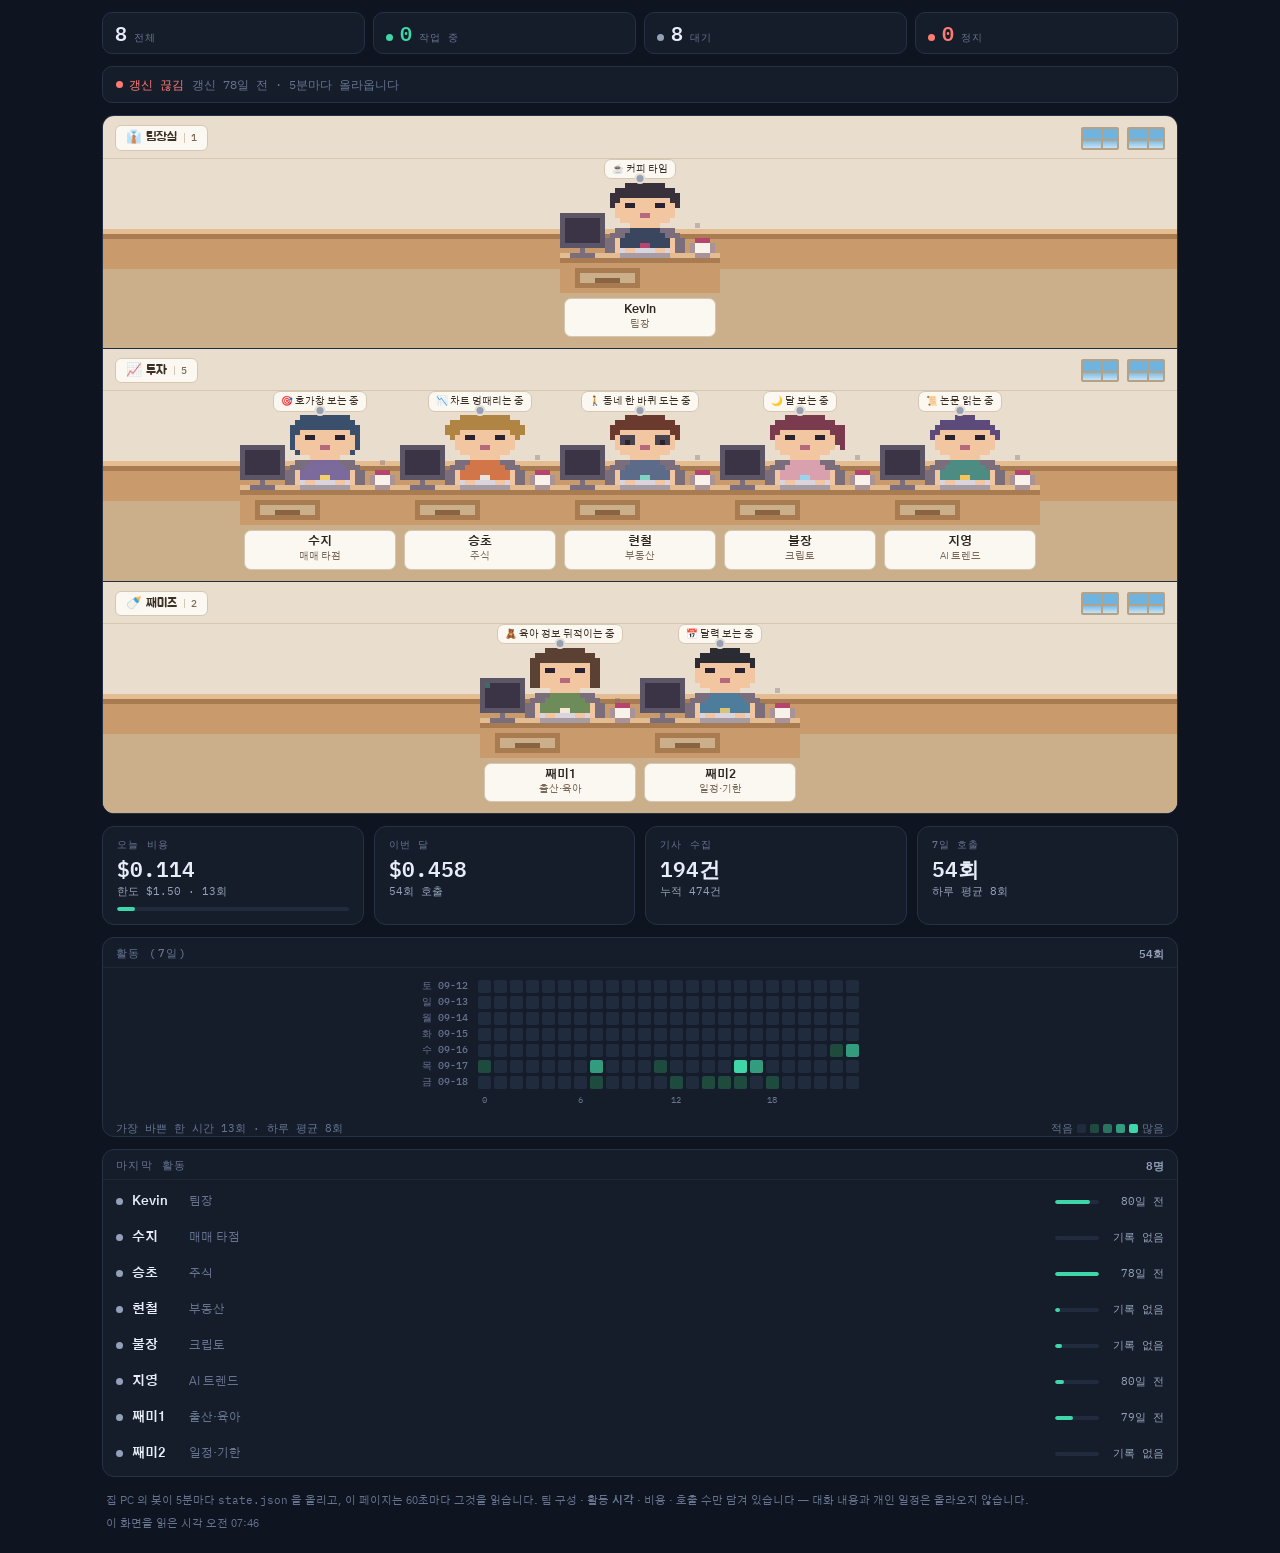
==== index.html @ 94fca5e8 "현황판 갱신 2026-09-18 18:28" ====
<!doctype html>
<html lang="ko" data-theme="dark">
<head>
<meta charset="utf-8">
<meta name="viewport" content="width=device-width, initial-scale=1, viewport-fit=cover">
<title>SSABU 에이전트 오피스</title>
<meta name="robots" content="noindex, nofollow">
<meta name="theme-color" content="#0E1420">
<link rel="preconnect" href="https://fonts.googleapis.com">
<link rel="preconnect" href="https://fonts.gstatic.com" crossorigin>
<link rel="stylesheet" href="https://fonts.googleapis.com/css2?family=Jua&family=Gothic+A1:wght@400;500;700&family=IBM+Plex+Mono:wght@400;500;600&display=swap">
<style>
/* 공개 현황판 — 폰에서 보는 화면이다. 로컬 대시보드(index.html)와 같은 모양으로
 * 맞췄다: 어두운 앱 프레임 안에 따뜻한 원목 사무실.
 *
 * 로컬 화면과 다른 점 (개인정보 분리, 사용자 결정 09-18):
 *   - 말풍선에 **작업 내용**이 올라가지 않는다. 공개 JSON 에 아예 없다.
 *   - 대화·브리핑 이벤트 패널이 없다. 출산 정보도 없다.
 *   - 상태는 실시간이 아니라 '마지막 활동 시각' 에서 추정한다 (5분마다 올라온다).
 */
:root {
  --bg:        #0E1420;
  --panel:     #151D2B;
  --panel-2:   #1A2434;
  --panel-3:   #202B3E;
  --line:      #263148;
  --line-soft: #1E2839;
  --ink:       #E7EDF7;
  --ink-soft:  #94A2B9;
  --ink-faint: #667490;
  --sel:       #8CA0FF;

  --work: #3FD6A8;  --work-bg: #123328;
  --idle: #93A1B8;  --idle-bg: #1C2535;
  --halt: #FF7B72;  --halt-bg: #33191C;
  --off:  #55607A;  --off-bg:  #171F2C;

  /* 사무실 내부 — sprites.js ROOM_LIGHT 와 어울리는 따뜻한 쪽 */
  --wall:      #E9DECE;
  --wall-dark: #D6C7B2;
  --floor:     #CBAE8A;
  --sky:       #6FB3DE;

  --display: "Jua", "Gothic A1", "Malgun Gothic", sans-serif;
  --body:    "Gothic A1", "Malgun Gothic", -apple-system, sans-serif;
  --mono:    "IBM Plex Mono", "Consolas", monospace;
}
* { box-sizing: border-box; }
html, body { height: 100%; }
body {
  margin: 0; background: var(--bg); color: var(--ink);
  font: 400 14px/1.6 var(--body); -webkit-font-smoothing: antialiased;
}
button { font: inherit; color: inherit; }
:focus-visible { outline: 2px solid var(--sel); outline-offset: 2px; }

.app { max-width: 1100px; margin: 0 auto; padding: 12px; display: grid; gap: 12px; }

/* --- 상단 요약 ----------------------------------------------------------- */
.topbar { display: grid; grid-template-columns: repeat(4, 1fr); gap: 8px; }
.stat {
  padding: 10px 12px; border-radius: 10px;
  background: var(--panel); border: 1px solid var(--line);
  display: flex; align-items: baseline; gap: 7px; min-width: 0;
}
.stat b { font: 600 20px/1 var(--mono); font-variant-numeric: tabular-nums; }
.stat span {
  font: 500 10px/1 var(--mono); letter-spacing: .1em; text-transform: uppercase;
  color: var(--ink-faint); overflow: hidden; text-overflow: ellipsis; white-space: nowrap;
}
.stat i { width: 7px; height: 7px; border-radius: 99px; background: var(--idle); flex-shrink: 0; }
.stat.work i { background: var(--work); } .stat.work b { color: var(--work); }
.stat.halt i { background: var(--halt); } .stat.halt b { color: var(--halt); }

.conn {
  display: flex; align-items: center; gap: 8px; flex-wrap: wrap;
  padding: 9px 13px; border-radius: 10px;
  background: var(--panel); border: 1px solid var(--line);
  font: 400 11.5px/1.5 var(--mono); color: var(--ink-faint);
}
.conn b { display: flex; align-items: center; gap: 6px; font-weight: 500; color: var(--work); }
.conn b::before {
  content: ""; width: 7px; height: 7px; border-radius: 99px; background: currentColor;
  animation: beat 2.4s ease-in-out infinite;
}
.conn.stale b { color: #E0B062; }
.conn.down b, .conn.halt b { color: var(--halt); }
.conn.down b::before, .conn.halt b::before { animation: none; }
@keyframes beat { 50% { opacity: .25; } }

/* --- 사무실 -------------------------------------------------------------- */
.floorplan {
  border-radius: 12px; overflow: hidden;
  background: var(--panel); border: 1px solid var(--line);
}
.office { min-height: 180px; }
.zone + .zone { border-top: 1px solid var(--panel-3); }
.zone-head {
  background: var(--wall); padding: 9px 12px 7px;
  display: flex; align-items: center; gap: 8px;
  border-bottom: 1px solid var(--wall-dark);
}
.plate {
  margin-right: auto;          /* 창문을 벽 오른쪽 끝으로 민다 */
  display: inline-flex; align-items: center; gap: 7px;
  padding: 3px 10px; border-radius: 6px;
  background: #FBF7F1; border: 1px solid var(--wall-dark);
  font: 400 12.5px/1.4 var(--display); color: #3A3026;
}
.plate-n {
  font: 500 9.5px/1 var(--mono); color: #7A6A57;
  padding-left: 6px; border-left: 1px solid var(--wall-dark);
}
.win {
  width: 38px; height: 23px; flex-shrink: 0;
  background:
    linear-gradient(90deg, transparent 18px, #B3A288 18px, #B3A288 20px, transparent 20px),
    linear-gradient(180deg, transparent 10px, #B3A288 10px, #B3A288 12px, transparent 12px),
    linear-gradient(180deg, var(--sky) 0, var(--sky) 55%, #C6E3F4 100%);
  border: 2px solid #B3A288; border-radius: 2px;
}

.row { display: flex; flex-wrap: nowrap; justify-content: center; background-color: var(--wall); }
.zone-empty { margin: 0; padding: 16px 12px; background: var(--wall); font-size: 12px; color: #7A6A57; }

.seat {
  position: relative; display: flex; flex-direction: column; align-items: center;
  padding: 24px 0 0; margin: 0; border: 0; background: none; cursor: pointer;
  -webkit-tap-highlight-color: transparent;
}
.seat canvas.who { display: block; image-rendering: pixelated; }
.seat .dot {
  position: absolute; top: 16px; left: 50%; transform: translateX(-50%);
  width: 7px; height: 7px; border-radius: 99px; background: var(--idle);
  box-shadow: 0 0 0 2px var(--wall);
}
.seat.work .dot { background: var(--work); animation: beat 1.6s ease-in-out infinite; }
.seat.halt .dot { background: var(--halt); }
.seat.off  .dot { background: var(--off); }
.seat .bubble {
  position: absolute; top: 0; left: 50%; transform: translateX(-50%);
  max-width: calc(100% - 4px); padding: 2px 7px; border-radius: 7px;
  background: #FBF7F1; border: 1px solid var(--wall-dark);
  font: 400 9.5px/1.5 var(--body); color: #3A3026;
  white-space: nowrap; overflow: hidden; text-overflow: ellipsis;
}
.seat .bubble.mute { opacity: .62; }
.seat.off { opacity: .55; }
.seat .tag {
  width: calc(100% - 8px); margin: 5px 4px 11px; padding: 4px 4px 5px;
  border-radius: 7px; background: #FBF7F1; border: 1px solid var(--wall-dark);
  text-align: center;
}
.seat .tag b {
  display: block; font: 700 11.5px/1.3 var(--body); color: #2E2620;
  overflow: hidden; text-overflow: ellipsis; white-space: nowrap;
}
.seat .tag em {
  display: block; font-style: normal; font: 400 9.5px/1.4 var(--body); color: #7A6A57;
  overflow: hidden; text-overflow: ellipsis; white-space: nowrap;
}
.seat.work .tag { border-color: #2E9E7B; }
.seat.on .tag { border-color: var(--sel); box-shadow: 0 0 0 2px rgba(140,160,255,.35); }

/* --- 카드 공통 ----------------------------------------------------------- */
.card { border-radius: 12px; background: var(--panel); border: 1px solid var(--line); overflow: hidden; }
.card > h2 {
  margin: 0; padding: 10px 13px 8px;
  font: 500 10.5px/1 var(--mono); letter-spacing: .14em; text-transform: uppercase;
  color: var(--ink-faint); border-bottom: 1px solid var(--line-soft);
  display: flex; align-items: center; justify-content: space-between; gap: 8px;
}
.card > h2 span { font-weight: 600; color: var(--ink-soft); letter-spacing: 0; }

/* 선택한 사람 요약 (공개 범위: 이름·역할·마지막 활동·호출 수) */
.pick { padding: 11px 13px 13px; display: flex; gap: 11px; align-items: center; }
.pick canvas { display: block; image-rendering: pixelated; flex-shrink: 0; }
.pick .who-n { font: 400 17px/1.2 var(--display); }
.pick .who-r { font-size: 12px; color: var(--ink-soft); }
.pick dl { display: grid; grid-template-columns: auto 1fr; gap: 3px 10px; margin: 6px 0 0; }
.pick dt { font: 400 10.5px/1.5 var(--mono); color: var(--ink-faint); white-space: nowrap; }
.pick dd { margin: 0; font: 400 11.5px/1.5 var(--mono); }
.badge {
  display: inline-flex; align-items: center; gap: 5px; margin-left: auto; align-self: flex-start;
  padding: 3px 9px; border-radius: 99px;
  font: 500 11px/1.4 var(--body); background: var(--idle-bg); color: var(--idle);
}
.badge::before { content: ""; width: 6px; height: 6px; border-radius: 99px; background: currentColor; }
.badge.work { background: var(--work-bg); color: var(--work); }
.badge.halt { background: var(--halt-bg); color: var(--halt); }
.badge.off  { background: var(--off-bg);  color: var(--off); }

/* --- 숫자 --------------------------------------------------------------- */
.metrics { display: grid; grid-template-columns: repeat(auto-fit, minmax(150px, 1fr)); gap: 10px; }
.metric { padding: 13px 14px; border-radius: 12px; background: var(--panel); border: 1px solid var(--line); }
.metric .k {
  font: 500 10px/1 var(--mono); letter-spacing: .12em; text-transform: uppercase; color: var(--ink-faint);
}
.metric .v {
  font: 600 21px/1.2 var(--mono); font-variant-numeric: tabular-nums; margin-top: 6px;
}
.metric .sub { font: 400 11px/1.5 var(--mono); color: var(--ink-soft); margin-top: 1px; }
.track { height: 4px; margin-top: 8px; border-radius: 99px; background: var(--panel-3); overflow: hidden; }
.track > i { display: block; height: 100%; border-radius: 99px; background: var(--work); transition: width .5s ease; }
.track > i.mid { background: #E0B062; }
.track > i.high { background: var(--halt); }

/* --- 히트맵 ------------------------------------------------------------- */
.heatwrap { padding: 12px 13px 9px; overflow-x: auto; }
.heat {
  --cell: 13px;
  display: grid; gap: 3px; justify-content: center;
  grid-template-columns: max-content repeat(24, var(--cell));
}
.heat .d { font: 500 10px/1 var(--mono); color: var(--ink-faint);
  padding-right: 7px; align-self: center; white-space: nowrap; }
.heat .c { height: var(--cell); border-radius: 2px; background: var(--panel-3); }
.heat .c.l1 { background: #1F4A3E; } .heat .c.l2 { background: #2A7360; }
.heat .c.l3 { background: #339C7F; } .heat .c.l4 { background: #3FD6A8; }
.heat .h { font: 400 9px/1 var(--mono); color: var(--ink-faint); text-align: center; padding-top: 3px; }
.heatfoot {
  display: flex; justify-content: space-between; gap: 10px; flex-wrap: wrap;
  padding: 8px 13px 0; font: 400 10.5px/1.5 var(--mono); color: var(--ink-faint);
}
.lg { display: inline-flex; align-items: center; gap: 4px; }
.lg i { width: 9px; height: 9px; border-radius: 2px; background: var(--panel-3); }
.lg i.l1 { background: #1F4A3E; } .lg i.l2 { background: #2A7360; }
.lg i.l3 { background: #339C7F; } .lg i.l4 { background: #3FD6A8; }

/* --- 명단 --------------------------------------------------------------- */
.roster { list-style: none; margin: 0; padding: 4px; }
.roster li { margin: 0; }
.roster button {
  width: 100%; display: flex; align-items: center; gap: 9px;
  padding: 8px 9px; border: 0; border-radius: 8px; background: none;
  text-align: left; cursor: pointer;
}
.roster button[aria-pressed="true"] { background: var(--panel-3); }
.roster .rd { width: 7px; height: 7px; border-radius: 99px; background: var(--idle); flex-shrink: 0; }
.roster .work .rd { background: var(--work); }
.roster .halt .rd { background: var(--halt); }
.roster .off  .rd { background: var(--off); }
.roster .rn { font-weight: 700; font-size: 12.5px; flex-shrink: 0; min-width: 48px; }
.roster .rr { font-size: 11.5px; color: var(--ink-faint); flex: 1; min-width: 0;
  overflow: hidden; text-overflow: ellipsis; white-space: nowrap; }
.roster .bar { width: 44px; height: 4px; border-radius: 99px; background: var(--panel-3);
  overflow: hidden; flex-shrink: 0; }
.roster .bar > i { display: block; height: 100%; background: var(--work); border-radius: 99px; }
.roster .rt { font: 400 11px/1 var(--mono); color: var(--ink-soft); white-space: nowrap;
  min-width: 56px; text-align: right; }

.colophon {
  padding: 2px 4px 8px; font: 400 11px/1.7 var(--body); color: var(--ink-faint);
}
.colophon code { font-family: var(--mono); }

@media (prefers-reduced-motion: reduce) {
  .conn b::before, .seat.work .dot { animation: none; }
}
@media (max-width: 720px) {
  .app { padding: 10px; gap: 10px; }
  .topbar { grid-template-columns: 1fr 1fr; }
  .heat { --cell: 11px; gap: 2px; }
  .roster .bar { display: none; }
}
</style>
</head>
<body>
<div class="app">
  <div class="topbar">
    <div class="stat"><b id="s-total">–</b><span>전체</span></div>
    <div class="stat work"><i></i><b id="s-work">–</b><span>작업 중</span></div>
    <div class="stat"><i></i><b id="s-idle">–</b><span>대기</span></div>
    <div class="stat halt"><i></i><b id="s-down">–</b><span>정지</span></div>
  </div>

  <div class="conn" id="conn">
    <b id="conn-t">불러오는 중</b>
    <span id="conn-s"></span>
  </div>

  <section class="floorplan" aria-label="사무실">
    <div class="office" id="office"></div>
  </section>

  <div class="card" id="pick" hidden>
    <h2>선택한 팀원 <span id="pick-close" role="button" tabindex="0" style="cursor:pointer">닫기 ✕</span></h2>
    <div class="pick" id="pick-body"></div>
  </div>

  <div class="metrics">
    <div class="metric">
      <div class="k">오늘 비용</div>
      <div class="v" id="cost">–</div>
      <div class="sub" id="cost-sub">–</div>
      <div class="track"><i id="track" style="width:0"></i></div>
    </div>
    <div class="metric">
      <div class="k">이번 달</div>
      <div class="v" id="month">–</div>
      <div class="sub" id="month-sub">–</div>
    </div>
    <div class="metric">
      <div class="k">기사 수집</div>
      <div class="v" id="a-today">–</div>
      <div class="sub" id="a-total">–</div>
    </div>
    <div class="metric">
      <div class="k">7일 호출</div>
      <div class="v" id="calls">–</div>
      <div class="sub" id="calls-sub">–</div>
    </div>
  </div>

  <section class="card">
    <h2>활동 (7일) <span id="heat-sum">–</span></h2>
    <div class="heatwrap"><div class="heat" id="heat" role="img" aria-label="최근 7일 시간대별 활동량"></div></div>
    <div class="heatfoot">
      <span id="heat-stat">–</span>
      <span class="lg">적음 <i></i><i class="l1"></i><i class="l2"></i><i class="l3"></i><i class="l4"></i> 많음</span>
    </div>
  </section>

  <section class="card">
    <h2>마지막 활동 <span id="l-count"></span></h2>
    <ul class="roster" id="list"></ul>
  </section>

  <div class="colophon">
    집 PC 의 봇이 5분마다 <code>state.json</code> 을 올리고, 이 페이지는 60초마다 그것을 읽습니다.
    팀 구성 · 활동 <b>시각</b> · 비용 · 호출 수만 담겨 있습니다 — 대화 내용과 개인 일정은 올라오지 않습니다.
    <div id="read-at" style="margin-top:4px"></div>
  </div>
</div>

<script src="sprites.js"></script>
<script src="office.js"></script>
<script>
/* 공개 JSON(state.json)을 office.js 가 아는 모양으로 옮긴다.
 *
 * 로컬 화면은 봇 안에서 status.py 메모리를 직접 읽지만, 여기는 5분마다 올라오는
 * 파일 하나가 전부다. 그래서 **상태를 마지막 활동 시각에서 추정한다.** 실시간이
 * 아니라는 것을 숨기지 않으려고 화면에도 '5분마다 갱신' 이라고 적어 둔다.
 */
const REFRESH_MS = 60000;
const STALE_MIN = 12;     // 이 분을 넘으면 갱신이 늦은 것
const DEAD_MIN = 40;
const BUSY_MIN = 8;       // 이 분 안에 움직였으면 '작업 중' 으로 본다

const $ = (id) => document.getElementById(id);
const usd = (n) => "$" + Number(n).toFixed(n < 1 ? 3 : 2);
const num = (n) => Number(n).toLocaleString("ko-KR");
const office = createOffice({ room: "light" });

let snap = null;       // 마지막으로 읽은 공개 JSON
let list = [];         // office.js 가 쓰는 모양으로 옮긴 명단
let zones = [];
let selected = null;

function minsSince(iso, nowMs) {
  if (!iso) return Infinity;
  // last_seen 은 타임존 없는 UTC, updated 는 오프셋이 붙은 KST 다.
  const d = new Date(/[+Z]/.test(iso) ? iso : iso + "Z");
  return isNaN(d) ? Infinity : (nowMs - d.getTime()) / 60000;
}

/** 공개 JSON → office.js 의 에이전트 모양. 없는 값은 만들어 넣지 않는다. */
function adapt(s, nowMs) {
  const down = !s.bot_alive;
  const statusOf = (m) =>
    s.halted ? "halted"
    : down ? "offline"
    : minsSince(m.last_seen, nowMs) <= BUSY_MIN ? "working" : "idle";

  const one = (m, team, isLead) => ({
    id: m.key,
    name: m.name,
    emoji: m.emoji,
    role: m.title,
    team: team,
    isLead: isLead,
    status: statusOf(m),
    // 공개 JSON 에는 작업 **내용**이 없다. 말풍선은 상태와 노는 소리만 보여준다.
    currentTask: null,
    idleLine: m.idle_line,
    elapsedSec: null,
    lastSeen: m.last_seen,
    calls7d: m.calls_7d || 0,
  });

  // 공개 JSON 의 팀에는 키가 없다 (이모지·이름뿐). 자리 배치용 키를 여기서 붙인다.
  const zs = s.teams.map((t, i) => ({ key: "z" + i, emoji: t.emoji, label: t.label }));
  const rows = [one(s.lead, "lead", true)];
  s.teams.forEach((t, i) => {
    for (const m of t.members) rows.push(one(m, "z" + i, false));
  });
  return { rows, zs };
}

function deskScale() {
  const w = $("office").clientWidth || 640;
  if (w >= 760) return 5;
  if (w >= 420) return 4;
  return 3;
}

function renderSummary(s, nowMs) {
  const sum = summarize(list);
  $("s-total").textContent = sum.total;
  $("s-work").textContent = sum.working;
  $("s-idle").textContent = sum.idle;
  $("s-down").textContent = sum.halted + sum.offline;

  // 순서가 중요하다: 비상 정지 > 봇 꺼짐 > 갱신 끊김 > 지연 > 정상
  const mins = (nowMs - new Date(s.updated).getTime()) / 60000;
  const conn = $("conn");
  let cls = "", text = "정상 가동";
  if (s.halted) { cls = "halt"; text = "비상 정지"; }
  else if (s.bot_alive === false) { cls = "down"; text = "봇 꺼짐"; }
  else if (mins >= DEAD_MIN) { cls = "down"; text = "갱신 끊김"; }
  else if (mins >= STALE_MIN) { cls = "stale"; text = "갱신 지연"; }
  conn.className = "conn" + (cls ? " " + cls : "");
  $("conn-t").textContent = text;
  const ago = agoText(s.updated, nowMs);
  $("conn-s").textContent = (ago ? "갱신 " + ago : "") + " · 5분마다 올라옵니다";
}

function renderPick() {
  const box = $("pick");
  const a = selected ? list.find((x) => x.id === selected) : null;
  if (!a) { box.hidden = true; return; }
  box.hidden = false;

  const meta = statusMeta(a.status);
  const body = $("pick-body");
  body.textContent = "";

  const cv = document.createElement("canvas");
  paintDesk(cv, a.id, { scale: 3, mode: deskMode(a.status), palette: office.palette() });
  const who = document.createElement("div");
  const n = document.createElement("div"); n.className = "who-n"; n.textContent = a.name;
  const r = document.createElement("div"); r.className = "who-r"; r.textContent = a.role;
  const dl = document.createElement("dl");
  for (const [k, v] of [["마지막 활동", agoText(a.lastSeen) || "기록 없음"],
                        ["7일 호출", a.calls7d + "회"]]) {
    const dt = document.createElement("dt"); dt.textContent = k;
    const dd = document.createElement("dd"); dd.textContent = v;
    dl.append(dt, dd);
  }
  who.append(n, r, dl);
  const bd = document.createElement("span");
  bd.className = "badge " + meta.tone;
  bd.textContent = meta.label;
  body.append(cv, who, bd);
}

function renderList() {
  const ul = $("list");
  ul.textContent = "";
  $("l-count").textContent = list.length + "명";
  const top = Math.max(1, ...list.map((a) => a.calls7d));
  for (const a of list) {
    const meta = statusMeta(a.status);
    const li = document.createElement("li");
    const b = document.createElement("button");
    b.type = "button";
    b.className = meta.tone;
    b.setAttribute("aria-pressed", a.id === selected ? "true" : "false");
    b.setAttribute("aria-label", a.name + " · " + a.role + " · " + meta.label);

    const d = document.createElement("span"); d.className = "rd";
    const nm = document.createElement("span"); nm.className = "rn"; nm.textContent = a.name;
    const rr = document.createElement("span"); rr.className = "rr"; rr.textContent = a.role;
    const bar = document.createElement("span");
    bar.className = "bar";
    bar.title = "최근 7일 " + a.calls7d + "회 호출";
    const fill = document.createElement("i");
    fill.style.width = Math.round((a.calls7d / top) * 100) + "%";
    bar.append(fill);
    const rt = document.createElement("span"); rt.className = "rt";
    rt.textContent = agoText(a.lastSeen) || "기록 없음";

    b.append(d, nm, rr, bar, rt);
    b.addEventListener("click", () => select(a.id));
    li.append(b);
    ul.append(li);
  }
}

function renderHeat(act) {
  const box = $("heat");
  box.textContent = "";
  if (!act || !act.days) { $("heat-stat").textContent = "기록 없음"; return; }
  const peak = act.peak || 0;
  let total = 0;
  for (const day of act.days) {
    const lab = document.createElement("div");
    lab.className = "d";
    lab.textContent = day.weekday + " " + day.label;
    box.append(lab);
    for (let h = 0; h < 24; h++) {
      const n = day.hours[h] || 0;
      total += n;
      const c = document.createElement("div");
      const lv = n === 0 || peak === 0 ? 0 : Math.min(4, Math.ceil((n / peak) * 4));
      c.className = "c" + (lv ? " l" + lv : "");
      c.title = day.label + " " + h + "시 · " + n + "회";
      box.append(c);
    }
  }
  box.append(document.createElement("div"));
  for (let h = 0; h < 24; h++) {
    const t = document.createElement("div");
    t.className = "h";
    t.textContent = h % 6 === 0 ? h : "";
    box.append(t);
  }
  $("heat-sum").textContent = num(total) + "회";
  $("heat-stat").textContent = "가장 바쁜 한 시간 " + num(peak) + "회 · 하루 평균 " +
    Math.round(total / act.days.length) + "회";
  return total;
}

function select(id) {
  selected = selected === id ? null : id;
  render(snap);
}

function render(s) {
  snap = s;
  const nowMs = Date.now();
  const a = adapt(s, nowMs);
  list = a.rows;
  zones = a.zs;

  assignLooks(list.map((x) => x.id));
  renderSummary(s, nowMs);
  renderOffice($("office"), office, list, zones,
               { scale: deskScale(), onSelect: select, selectedId: selected });
  renderPick();
  renderList();
  const week = renderHeat(s.activity);

  const c = s.cost;
  $("cost").textContent = usd(c.today_usd);
  $("cost-sub").textContent = "한도 " + usd(c.daily_limit) + " · " + num(c.today_calls) + "회";
  const pct = c.daily_limit > 0 ? Math.min(100, (c.today_usd / c.daily_limit) * 100) : 0;
  const tr = $("track");
  tr.style.width = pct + "%";
  tr.className = pct >= 80 ? "high" : pct >= 50 ? "mid" : "";

  $("month").textContent = usd(c.month_usd);
  $("month-sub").textContent = num(c.month_calls) + "회 호출";
  $("a-today").textContent = num(s.articles.today) + "건";
  $("a-total").textContent = "누적 " + num(s.articles.total) + "건";
  if (week !== undefined) {
    $("calls").textContent = num(week) + "회";
    $("calls-sub").textContent = "하루 평균 " + Math.round(week / 7) + "회";
  }

  $("read-at").textContent = "이 화면을 읽은 시각 " +
    new Date().toLocaleString("ko-KR", { hour: "2-digit", minute: "2-digit" });
}

async function tick() {
  try {
    const res = await fetch("state.json?t=" + Date.now(), { cache: "no-store" });
    if (!res.ok) throw new Error("HTTP " + res.status);
    render(await res.json());
  } catch (e) {
    const conn = $("conn");
    conn.className = "conn down";
    $("conn-t").textContent = "상태를 읽을 수 없음";
    $("conn-s").textContent = "";
  }
}

$("pick-close").addEventListener("click", () => { selected = null; render(snap); });
$("pick-close").addEventListener("keydown", (e) => {
  if (e.key === "Enter" || e.key === " ") { e.preventDefault(); selected = null; render(snap); }
});

// 폭이 바뀌면 배율을 다시 잡는다 (폰 회전 등).
let rt;
window.addEventListener("resize", () => {
  clearTimeout(rt);
  rt = setTimeout(() => { if (snap) render(snap); }, 200);
});

tick();
setInterval(tick, REFRESH_MS);
</script>
</body>
</html>
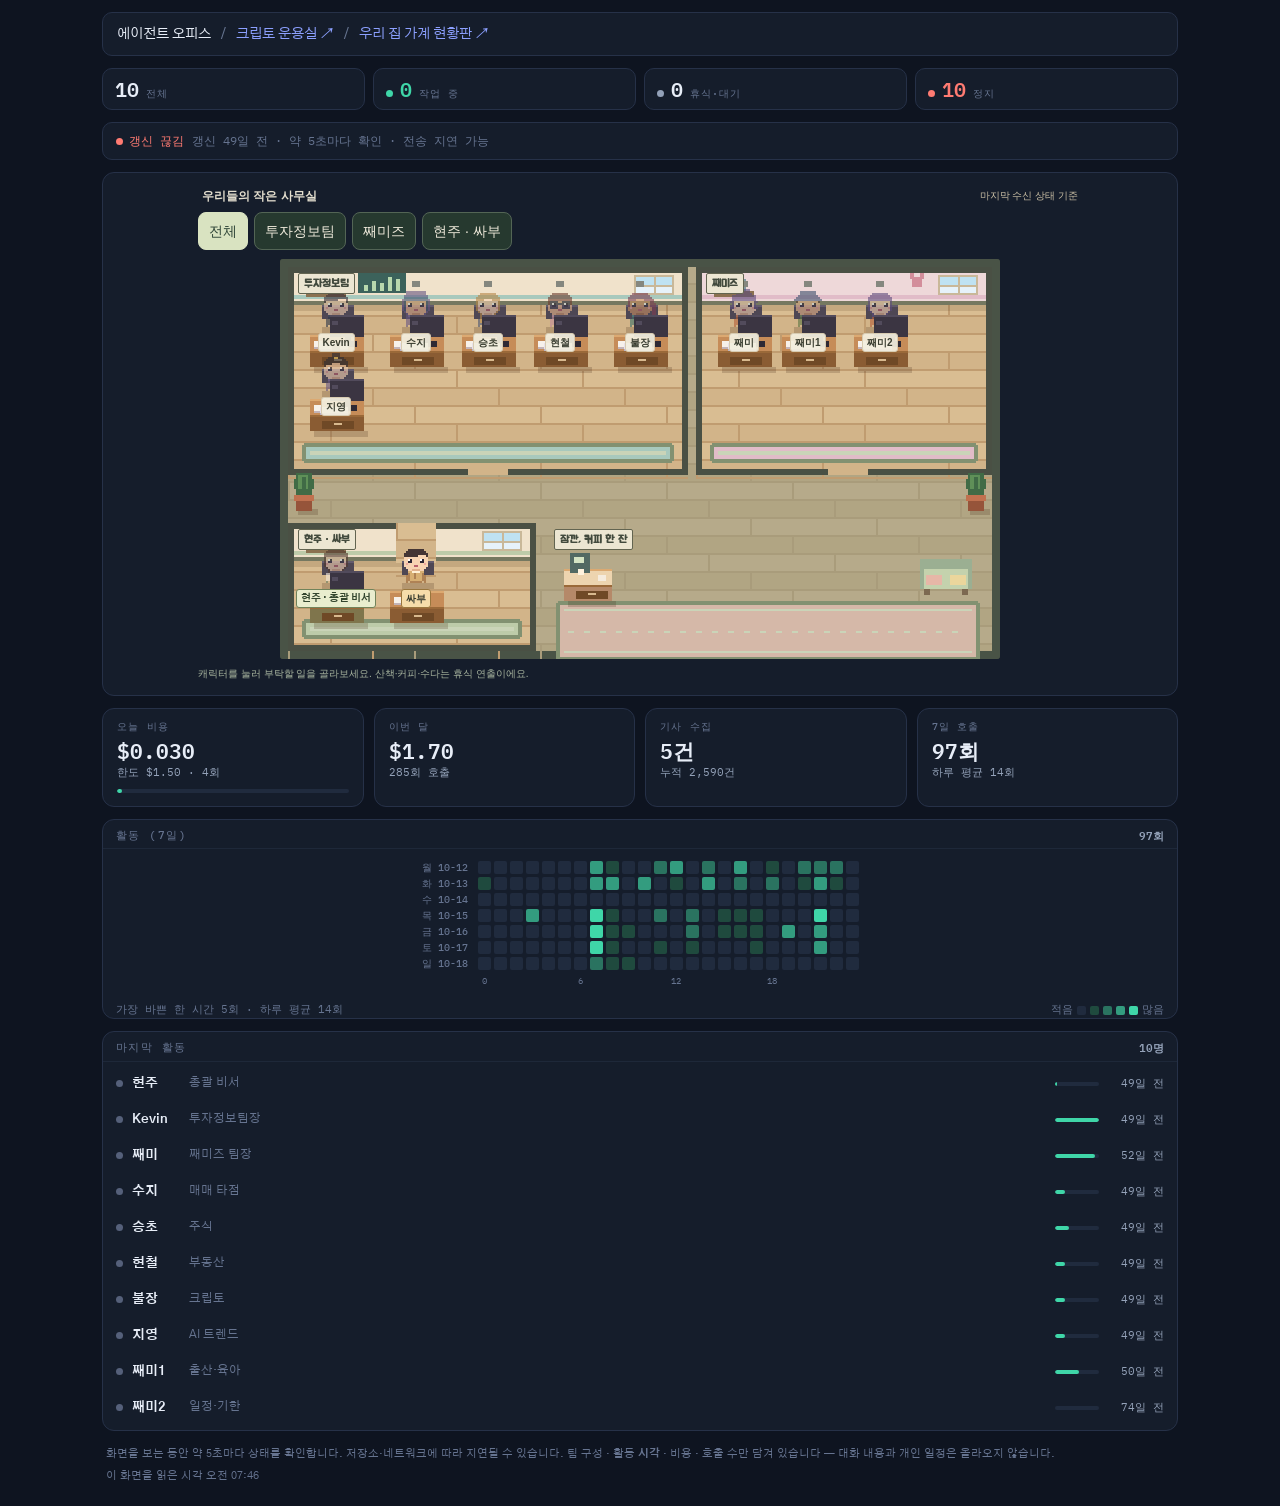
==== commit 25414a60: "현황판 갱신 2026-10-18 10:33" ====
--- a/index.html
+++ b/index.html
@@ -16,7 +16,7 @@
  * 로컬 화면과 다른 점 (개인정보 분리, 사용자 결정 09-18):
  *   - 말풍선에 **작업 내용**이 올라가지 않는다. 공개 JSON 에 아예 없다.
  *   - 대화·브리핑 이벤트 패널이 없다. 출산 정보도 없다.
- *   - 상태는 실시간이 아니라 '마지막 활동 시각' 에서 추정한다 (5분마다 올라온다).
+ *   - 활동 시각만 공개한다. 실시간 작업 상태를 추정하지 않는다.
  */
 :root {
   --bg:        #0E1420;
@@ -89,78 +89,67 @@
 @keyframes beat { 50% { opacity: .25; } }
 
 /* --- 사무실 -------------------------------------------------------------- */
+/* 사무실은 **캔버스 한 장**이다 (office.js). 여기서는 그 위에 얹는 글자만 꾸민다.
+ * 벽·바닥·책상을 CSS 로 그리던 시절의 .zone / .seat 규칙은 전부 없앴다 —
+ * 사람이 책상 앞을 지나가려면 앞뒤 순서가 필요한데 DOM 으로는 그릴 수 없다. */
 .floorplan {
   border-radius: 12px; overflow: hidden;
   background: var(--panel); border: 1px solid var(--line);
 }
-.office { min-height: 180px; }
-.zone + .zone { border-top: 1px solid var(--panel-3); }
-.zone-head {
-  background: var(--wall); padding: 9px 12px 7px;
-  display: flex; align-items: center; gap: 8px;
-  border-bottom: 1px solid var(--wall-dark);
-}
+.office { width: 100%; min-height: 180px; padding: 8px 0; }
+
+.stage { position: relative; margin: 0 auto; }
+.scene { display: block; image-rendering: pixelated; }
+.overlay { position: absolute; inset: 0; pointer-events: none; }
+
+/* 방 이름표 — 벽에 걸린 명패. 좌표는 office.js 가 transform 으로 준다. */
 .plate {
-  margin-right: auto;          /* 창문을 벽 오른쪽 끝으로 민다 */
-  display: inline-flex; align-items: center; gap: 7px;
-  padding: 3px 10px; border-radius: 6px;
+  position: absolute; top: 0; left: 0; transform-origin: 0 0;
+  display: inline-flex; align-items: center; gap: 6px;
+  padding: 2px 7px; border-radius: 5px;
   background: #FBF7F1; border: 1px solid var(--wall-dark);
-  font: 400 12.5px/1.4 var(--display); color: #3A3026;
-}
-.plate-n {
-  font: 500 9.5px/1 var(--mono); color: #7A6A57;
-  padding-left: 6px; border-left: 1px solid var(--wall-dark);
-}
-.win {
-  width: 38px; height: 23px; flex-shrink: 0;
-  background:
-    linear-gradient(90deg, transparent 18px, #B3A288 18px, #B3A288 20px, transparent 20px),
-    linear-gradient(180deg, transparent 10px, #B3A288 10px, #B3A288 12px, transparent 12px),
-    linear-gradient(180deg, var(--sky) 0, var(--sky) 55%, #C6E3F4 100%);
-  border: 2px solid #B3A288; border-radius: 2px;
-}
-
-.row { display: flex; flex-wrap: nowrap; justify-content: center; background-color: var(--wall); }
-.zone-empty { margin: 0; padding: 16px 12px; background: var(--wall); font-size: 12px; color: #7A6A57; }
-
-.seat {
-  position: relative; display: flex; flex-direction: column; align-items: center;
-  padding: 24px 0 0; margin: 0; border: 0; background: none; cursor: pointer;
+  font: 400 11.5px/1.45 var(--display); color: #3A3026; white-space: nowrap;
+}
+.plate b {
+  font: 500 9px/1 var(--mono); color: #7A6A57;
+  padding-left: 5px; border-left: 1px solid var(--wall-dark);
+}
+
+/* 사람 한 명 — 캐릭터 위에 겹쳐 둔 투명 버튼. 걸어다니면 같이 따라간다.
+ * 클릭·키보드·스크린리더가 여기서 공짜로 따라온다 (캔버스는 aria-hidden). */
+.who {
+  position: absolute; top: 0; left: 0; padding: 0; margin: 0; border: 0;
+  background: none; pointer-events: auto; cursor: pointer;
   -webkit-tap-highlight-color: transparent;
 }
-.seat canvas.who { display: block; image-rendering: pixelated; }
-.seat .dot {
-  position: absolute; top: 16px; left: 50%; transform: translateX(-50%);
-  width: 7px; height: 7px; border-radius: 99px; background: var(--idle);
-  box-shadow: 0 0 0 2px var(--wall);
-}
-.seat.work .dot { background: var(--work); animation: beat 1.6s ease-in-out infinite; }
-.seat.halt .dot { background: var(--halt); }
-.seat.off  .dot { background: var(--off); }
-.seat .bubble {
-  position: absolute; top: 0; left: 50%; transform: translateX(-50%);
-  max-width: calc(100% - 4px); padding: 2px 7px; border-radius: 7px;
+.who .bub {
+  position: absolute; bottom: calc(100% + 8px); left: 50%; transform: translateX(-50%);
+  max-width: 118px; padding: 2px 7px; border-radius: 7px;
   background: #FBF7F1; border: 1px solid var(--wall-dark);
-  font: 400 9.5px/1.5 var(--body); color: #3A3026;
+  font: 400 10px/1.55 var(--body); color: #3A3026;
   white-space: nowrap; overflow: hidden; text-overflow: ellipsis;
 }
-.seat .bubble.mute { opacity: .62; }
-.seat.off { opacity: .55; }
-.seat .tag {
-  width: calc(100% - 8px); margin: 5px 4px 11px; padding: 4px 4px 5px;
-  border-radius: 7px; background: #FBF7F1; border: 1px solid var(--wall-dark);
-  text-align: center;
-}
-.seat .tag b {
-  display: block; font: 700 11.5px/1.3 var(--body); color: #2E2620;
-  overflow: hidden; text-overflow: ellipsis; white-space: nowrap;
-}
-.seat .tag em {
-  display: block; font-style: normal; font: 400 9.5px/1.4 var(--body); color: #7A6A57;
-  overflow: hidden; text-overflow: ellipsis; white-space: nowrap;
-}
-.seat.work .tag { border-color: #2E9E7B; }
-.seat.on .tag { border-color: var(--sel); box-shadow: 0 0 0 2px rgba(140,160,255,.35); }
+/* 한 칸 걸러 말풍선을 더 높이 띄운다 — 옆자리와 겹치지 않게 (office.js 가 켠다) */
+.who.hi .bub { bottom: calc(100% + 26px); }
+/* 말풍선과 머리를 잇는 실선. .bub 에 넣으면 overflow:hidden 에 잘려 안 보인다. */
+.who.hi::after {
+  content: ""; position: absolute; left: 50%; bottom: calc(100% + 9px);
+  width: 1px; height: 17px; background: var(--wall-dark);
+}
+
+/* 방 가장자리에서는 가운데 정렬을 버리고 안쪽으로 붙인다 (office.js 가 켠다) */
+.who.bl .bub { left: 0; transform: none; }
+.who.br .bub { left: auto; right: 0; transform: none; }
+.who .nm {
+  position: absolute; top: calc(100% - 1px); left: 50%; transform: translateX(-50%);
+  max-width: 78px; padding: 1px 5px; border-radius: 4px;
+  background: rgba(32,24,16,.74); color: #F6EFE3;
+  font: 600 9.5px/1.6 var(--body);
+  white-space: nowrap; overflow: hidden; text-overflow: ellipsis;
+}
+.who.off { opacity: .55; }
+.who.on .nm { background: var(--sel); color: #14121C; }
+.who:focus-visible { outline: 2px solid var(--sel); outline-offset: 2px; border-radius: 4px; }
 
 /* --- 카드 공통 ----------------------------------------------------------- */
 .card { border-radius: 12px; background: var(--panel); border: 1px solid var(--line); overflow: hidden; }
@@ -255,7 +244,7 @@
 .colophon code { font-family: var(--mono); }
 
 @media (prefers-reduced-motion: reduce) {
-  .conn b::before, .seat.work .dot { animation: none; }
+  .conn b::before { animation: none; }
 }
 @media (max-width: 720px) {
   .app { padding: 10px; gap: 10px; }
@@ -267,10 +256,17 @@
 </head>
 <body>
 <div class="app">
+  <nav aria-label="전체 현황판" style="display:flex;gap:10px;flex-wrap:wrap;padding:10px 14px;background:var(--panel);border:1px solid var(--line);border-radius:10px">
+    <a href="./" aria-current="page" style="color:var(--ink);text-decoration:none">에이전트 오피스</a>
+    <span aria-hidden="true" style="color:var(--ink-faint)">/</span>
+    <a href="crypto/" style="color:var(--sel);text-decoration:none">크립토 운용실 ↗</a>
+    <span aria-hidden="true" style="color:var(--ink-faint)">/</span>
+    <a href="household/" style="color:var(--sel);text-decoration:none">우리 집 가계 현황판 ↗</a>
+  </nav>
   <div class="topbar">
     <div class="stat"><b id="s-total">–</b><span>전체</span></div>
     <div class="stat work"><i></i><b id="s-work">–</b><span>작업 중</span></div>
-    <div class="stat"><i></i><b id="s-idle">–</b><span>대기</span></div>
+    <div class="stat"><i></i><b id="s-idle">–</b><span>휴식·대기</span></div>
     <div class="stat halt"><i></i><b id="s-down">–</b><span>정지</span></div>
   </div>
 
@@ -327,30 +323,29 @@
   </section>
 
   <div class="colophon">
-    집 PC 의 봇이 5분마다 <code>state.json</code> 을 올리고, 이 페이지는 60초마다 그것을 읽습니다.
+    화면을 보는 동안 약 5초마다 상태를 확인합니다. 저장소·네트워크에 따라 지연될 수 있습니다.
     팀 구성 · 활동 <b>시각</b> · 비용 · 호출 수만 담겨 있습니다 — 대화 내용과 개인 일정은 올라오지 않습니다.
     <div id="read-at" style="margin-top:4px"></div>
   </div>
 </div>
 
 <script src="sprites.js"></script>
-<script src="office.js"></script>
+<script src="office.js?v=20260923-motion3"></script>
 <script>
 /* 공개 JSON(state.json)을 office.js 가 아는 모양으로 옮긴다.
  *
- * 로컬 화면은 봇 안에서 status.py 메모리를 직접 읽지만, 여기는 5분마다 올라오는
- * 파일 하나가 전부다. 그래서 **상태를 마지막 활동 시각에서 추정한다.** 실시간이
- * 아니라는 것을 숨기지 않으려고 화면에도 '5분마다 갱신' 이라고 적어 둔다.
+ * 봇이 안전한 상태 분류만 공개 JSON으로 자동 동기화한다. 질문·답변·작업 원문은
+ * 포함하지 않는다. 공개 화면은 저장소 원본을 먼저 읽고 실패하면 Pages로 돌아간다.
  */
-const REFRESH_MS = 60000;
+const REFRESH_MS = 5000;
 const STALE_MIN = 12;     // 이 분을 넘으면 갱신이 늦은 것
 const DEAD_MIN = 40;
-const BUSY_MIN = 8;       // 이 분 안에 움직였으면 '작업 중' 으로 본다
 
 const $ = (id) => document.getElementById(id);
 const usd = (n) => "$" + Number(n).toFixed(n < 1 ? 3 : 2);
 const num = (n) => Number(n).toLocaleString("ko-KR");
 const office = createOffice({ room: "light" });
+window.__office = office;   // 브라우저 콘솔·검증 스크립트에서 사무실을 들여다볼 때
 
 let snap = null;       // 마지막으로 읽은 공개 JSON
 let list = [];         // office.js 가 쓰는 모양으로 옮긴 명단
@@ -366,11 +361,13 @@
 
 /** 공개 JSON → office.js 의 에이전트 모양. 없는 값은 만들어 넣지 않는다. */
 function adapt(s, nowMs) {
-  const down = !s.bot_alive;
+  const down = !s.bot_alive || minsSince(s.updated, nowMs) >= DEAD_MIN;
   const statusOf = (m) =>
     s.halted ? "halted"
     : down ? "offline"
-    : minsSince(m.last_seen, nowMs) <= BUSY_MIN ? "working" : "idle";
+    : m.status === "success" ? (minsSince(m.status_since, nowMs) < 2 ? "success" : "idle")
+    : m.status === "working" ? "working"
+    : "idle"; // 최근 활동 시각으로 추정하지 않고 봇이 보낸 상태만 쓴다.
 
   const one = (m, team, isLead) => ({
     id: m.key,
@@ -379,9 +376,13 @@
     role: m.title,
     team: team,
     isLead: isLead,
+    isChief: !!m.is_chief,
+    parentId: m.parent_id || null,
+    kind: "agent",
+    stateSource: s.live_status_available ? "published" : "activity",
     status: statusOf(m),
-    // 공개 JSON 에는 작업 **내용**이 없다. 말풍선은 상태와 노는 소리만 보여준다.
-    currentTask: null,
+    // 공개 JSON에는 안전한 짧은 분류만 있고 질문·답변·작업 원문은 없다.
+    currentTask: m.status_text || null,
     idleLine: m.idle_line,
     elapsedSec: null,
     lastSeen: m.last_seen,
@@ -389,6 +390,14 @@
   });
 
   // 공개 JSON 의 팀에는 키가 없다 (이모지·이름뿐). 자리 배치용 키를 여기서 붙인다.
+  if (s.roster) {
+    const rows = s.roster.map(m => one(m, m.team, m.is_lead));
+    for (const resident of s.residents || []) rows.push({
+      id: resident.key, name: resident.name, role: resident.title, team: "office",
+      kind: "user", status: "idle", isChief: false, isLead: false, stateSource: "avatar",
+    });
+    return { rows, zs: s.zones };
+  }
   const zs = s.teams.map((t, i) => ({ key: "z" + i, emoji: t.emoji, label: t.label }));
   const rows = [one(s.lead, "lead", true)];
   s.teams.forEach((t, i) => {
@@ -397,24 +406,22 @@
   return { rows, zs };
 }
 
-function deskScale() {
-  const w = $("office").clientWidth || 640;
-  if (w >= 760) return 5;
-  if (w >= 420) return 4;
-  return 3;
+/* 사무실이 차지해도 되는 세로. 폰에서는 스크롤되는 페이지라 넉넉히 준다. */
+function officeBudget() {
+  return Math.max(430, Math.min(720, Math.round(window.innerHeight * 0.58)));
 }
 
 function renderSummary(s, nowMs) {
   const sum = summarize(list);
   $("s-total").textContent = sum.total;
-  $("s-work").textContent = sum.working;
-  $("s-idle").textContent = sum.idle;
+  $("s-work").textContent = s.live_status_available ? sum.working : "–";
+  $("s-idle").textContent = s.live_status_available ? sum.idle : "–";
   $("s-down").textContent = sum.halted + sum.offline;
 
   // 순서가 중요하다: 비상 정지 > 봇 꺼짐 > 갱신 끊김 > 지연 > 정상
   const mins = (nowMs - new Date(s.updated).getTime()) / 60000;
   const conn = $("conn");
-  let cls = "", text = "정상 가동";
+  let cls = "", text = s.live_status_available ? "상태 자동 동기화" : "활동 기록 갱신됨";
   if (s.halted) { cls = "halt"; text = "비상 정지"; }
   else if (s.bot_alive === false) { cls = "down"; text = "봇 꺼짐"; }
   else if (mins >= DEAD_MIN) { cls = "down"; text = "갱신 끊김"; }
@@ -422,7 +429,8 @@
   conn.className = "conn" + (cls ? " " + cls : "");
   $("conn-t").textContent = text;
   const ago = agoText(s.updated, nowMs);
-  $("conn-s").textContent = (ago ? "갱신 " + ago : "") + " · 5분마다 올라옵니다";
+  $("conn-s").textContent = (ago ? "갱신 " + ago : "") +
+    (s.live_status_available ? " · 약 5초마다 확인 · 전송 지연 가능" : " · 마지막 내보내기 기준");
 }
 
 function renderPick() {
@@ -431,12 +439,13 @@
   if (!a) { box.hidden = true; return; }
   box.hidden = false;
 
-  const meta = statusMeta(a.status);
+  const meta = !snap.live_status_available && a.status === "idle"
+    ? {label: "실시간 상태 미연결", tone: "off"} : statusMeta(a.status);
   const body = $("pick-body");
   body.textContent = "";
 
   const cv = document.createElement("canvas");
-  paintDesk(cv, a.id, { scale: 3, mode: deskMode(a.status), palette: office.palette() });
+  paintPortrait(cv, a.id, { scale: 3, mode: deskMode(a.status), palette: office.palette() });
   const who = document.createElement("div");
   const n = document.createElement("div"); n.className = "who-n"; n.textContent = a.name;
   const r = document.createElement("div"); r.className = "who-r"; r.textContent = a.role;
@@ -457,10 +466,12 @@
 function renderList() {
   const ul = $("list");
   ul.textContent = "";
-  $("l-count").textContent = list.length + "명";
-  const top = Math.max(1, ...list.map((a) => a.calls7d));
-  for (const a of list) {
-    const meta = statusMeta(a.status);
+  const agentRows = list.filter(a => a.kind !== "user");
+  $("l-count").textContent = agentRows.length + "명";
+  const top = Math.max(1, ...agentRows.map((a) => a.calls7d || 0));
+  for (const a of agentRows) {
+    const meta = !snap.live_status_available && a.status === "idle"
+      ? {label: "실시간 상태 미연결", tone: "off"} : statusMeta(a.status);
     const li = document.createElement("li");
     const b = document.createElement("button");
     b.type = "button";
@@ -533,10 +544,9 @@
   list = a.rows;
   zones = a.zs;
 
-  assignLooks(list.map((x) => x.id));
   renderSummary(s, nowMs);
   renderOffice($("office"), office, list, zones,
-               { scale: deskScale(), onSelect: select, selectedId: selected });
+               { maxH: officeBudget(), onSelect: select, selectedId: selected });
   renderPick();
   renderList();
   const week = renderHeat(s.activity);
@@ -562,16 +572,63 @@
     new Date().toLocaleString("ko-KR", { hour: "2-digit", minute: "2-digit" });
 }
 
+// Read only the existing public state; no credentials or private API endpoints.
+// The raw repository file becomes available without waiting for a Pages build.
+class PublicStateReader {
+  constructor({rawUrl=null,pageUrl='state.json',fetcher=(...args)=>fetch(...args),now=Date.now,timeoutMs=4500}={}) {
+    Object.assign(this,{rawUrl,pageUrl,fetcher,now,timeoutMs});
+    this.latest=null;this.pending=null;this.retryRawAt=0;
+  }
+  async request(url) {
+    const controller=new AbortController();
+    const timer=setTimeout(()=>controller.abort(),this.timeoutMs);
+    try {
+      const res=await this.fetcher(url+'?t='+this.now(),{cache:'no-store',credentials:'omit',redirect:'error',signal:controller.signal});
+      if(!res.ok)throw new Error('state HTTP '+res.status);
+      const state=await res.json();
+      if(!Number.isFinite(Date.parse(state.updated))||!Array.isArray(state.roster)||!Array.isArray(state.zones)||!state.cost||!state.articles)
+        throw new Error('invalid public state');
+      return state;
+    } finally {clearTimeout(timer);}
+  }
+  read() {
+    if(!this.pending)this.pending=this.load().finally(()=>{this.pending=null;});
+    return this.pending;
+  }
+  async load() {
+    const urls=this.rawUrl&&this.now()>=this.retryRawAt?[this.rawUrl,this.pageUrl]:[this.pageUrl];
+    for(const url of urls){
+      try {
+        const state=await this.request(url);
+        // A fallback/cached response must never undo a newer work or completion event.
+        if(this.latest&&Date.parse(state.updated)<Date.parse(this.latest.updated))continue;
+        this.latest=state;this.source=url===this.rawUrl?'repository':'pages';return state;
+      } catch(e) {
+        if(url===this.rawUrl)this.retryRawAt=this.now()+30000;
+      }
+    }
+    throw new Error('no fresh public state');
+  }
+}
+const stateReader=new PublicStateReader({rawUrl:location.hostname==='janbommi.github.io'
+  ?'https://raw.githubusercontent.com/Janbommi/public_web/main/state.json':null});
+let refreshTimer=null,reading=false,readFailures=0;
 async function tick() {
+  if(reading||document.hidden)return;
+  clearTimeout(refreshTimer);reading=true;
   try {
-    const res = await fetch("state.json?t=" + Date.now(), { cache: "no-store" });
-    if (!res.ok) throw new Error("HTTP " + res.status);
-    render(await res.json());
+    render(await stateReader.read());readFailures=0;
+    $("conn").dataset.source=stateReader.source;
   } catch (e) {
+    readFailures++;
+    if(snap)render(snap); // Expire old success/offline status even during an outage.
     const conn = $("conn");
     conn.className = "conn down";
-    $("conn-t").textContent = "상태를 읽을 수 없음";
-    $("conn-s").textContent = "";
+    $("conn-t").textContent = "상태 갱신 지연";
+    $("conn-s").textContent = snap?"마지막 수신 상태 표시 · 연결 재시도 중":"연결 재시도 중";
+  } finally {
+    reading=false;
+    if(!document.hidden)refreshTimer=setTimeout(tick,Math.min(60000,REFRESH_MS*2**Math.min(readFailures,4)));
   }
 }
 
@@ -588,7 +645,10 @@
 });
 
 tick();
-setInterval(tick, REFRESH_MS);
+document.addEventListener('visibilitychange',()=>{
+  clearTimeout(refreshTimer);
+  if(!document.hidden)tick();
+});
 </script>
 </body>
 </html>
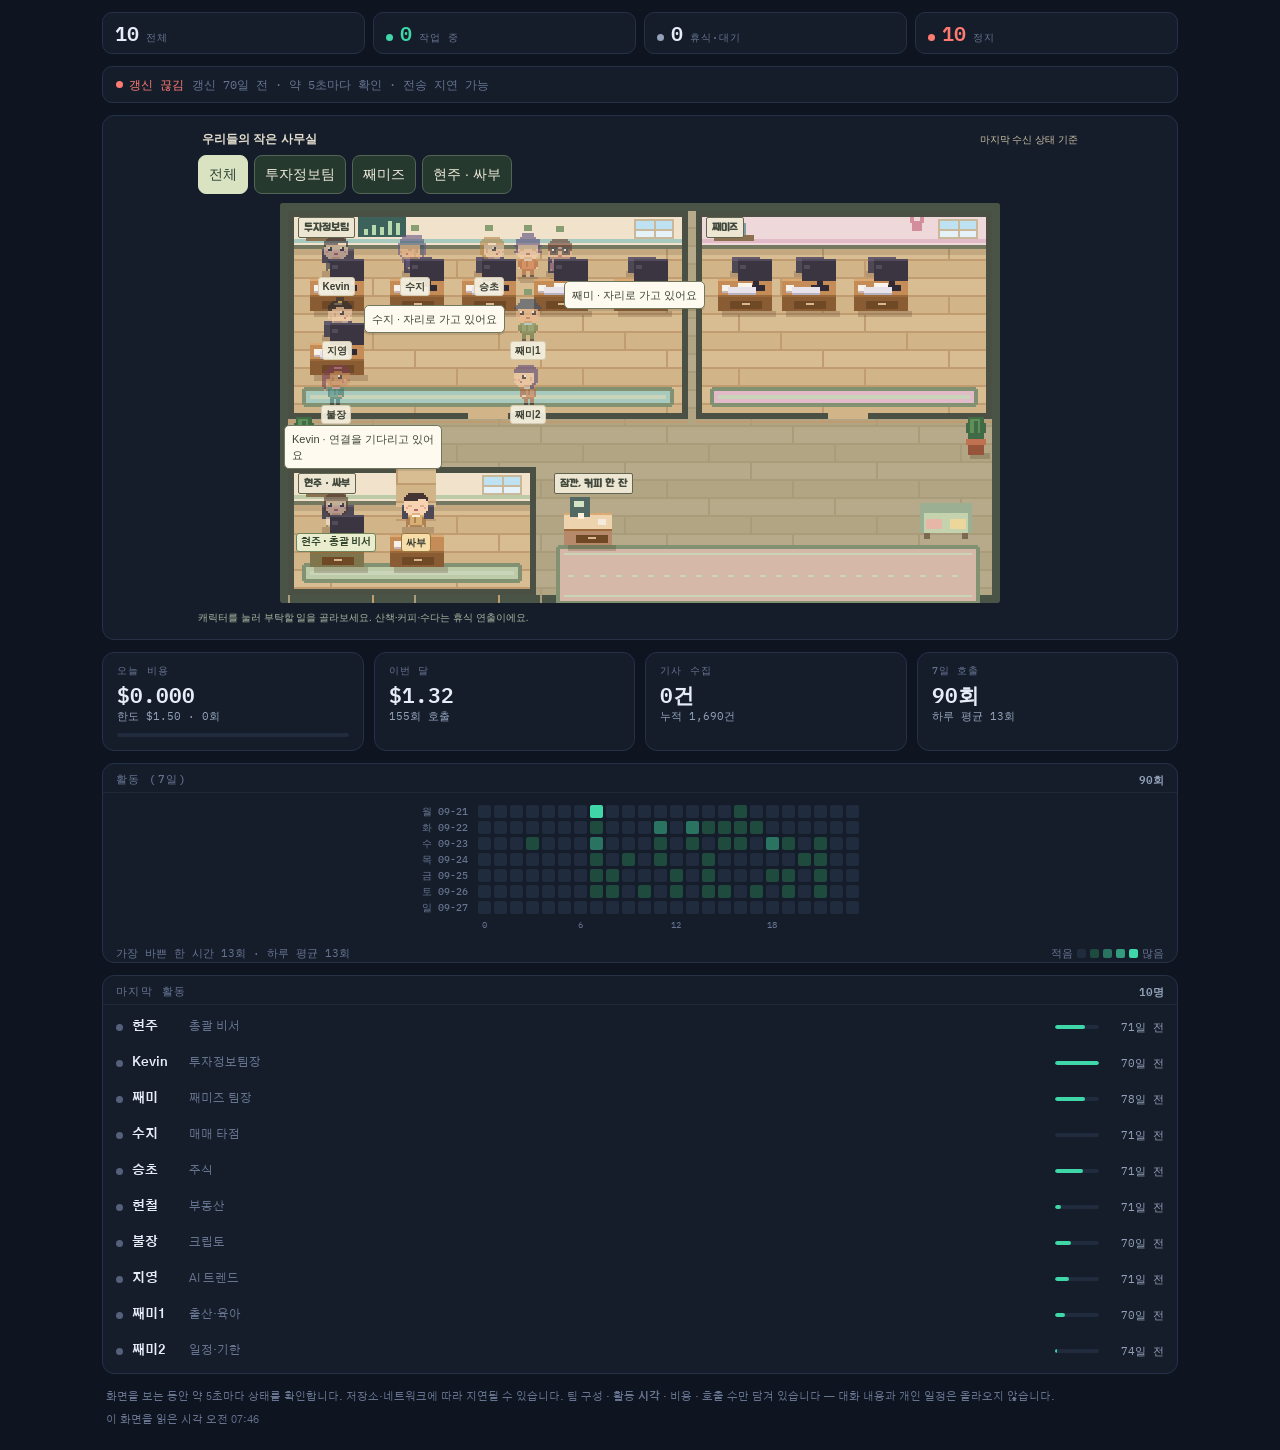
==== commit 4fc22389: "현황판 갱신 2026-09-27 01:34" ====
--- a/index.html
+++ b/index.html
@@ -256,13 +256,6 @@
 </head>
 <body>
 <div class="app">
-  <nav aria-label="전체 현황판" style="display:flex;gap:10px;flex-wrap:wrap;padding:10px 14px;background:var(--panel);border:1px solid var(--line);border-radius:10px">
-    <a href="./" aria-current="page" style="color:var(--ink);text-decoration:none">에이전트 오피스</a>
-    <span aria-hidden="true" style="color:var(--ink-faint)">/</span>
-    <a href="crypto/" style="color:var(--sel);text-decoration:none">크립토 운용실 ↗</a>
-    <span aria-hidden="true" style="color:var(--ink-faint)">/</span>
-    <a href="household/" style="color:var(--sel);text-decoration:none">우리 집 가계 현황판 ↗</a>
-  </nav>
   <div class="topbar">
     <div class="stat"><b id="s-total">–</b><span>전체</span></div>
     <div class="stat work"><i></i><b id="s-work">–</b><span>작업 중</span></div>
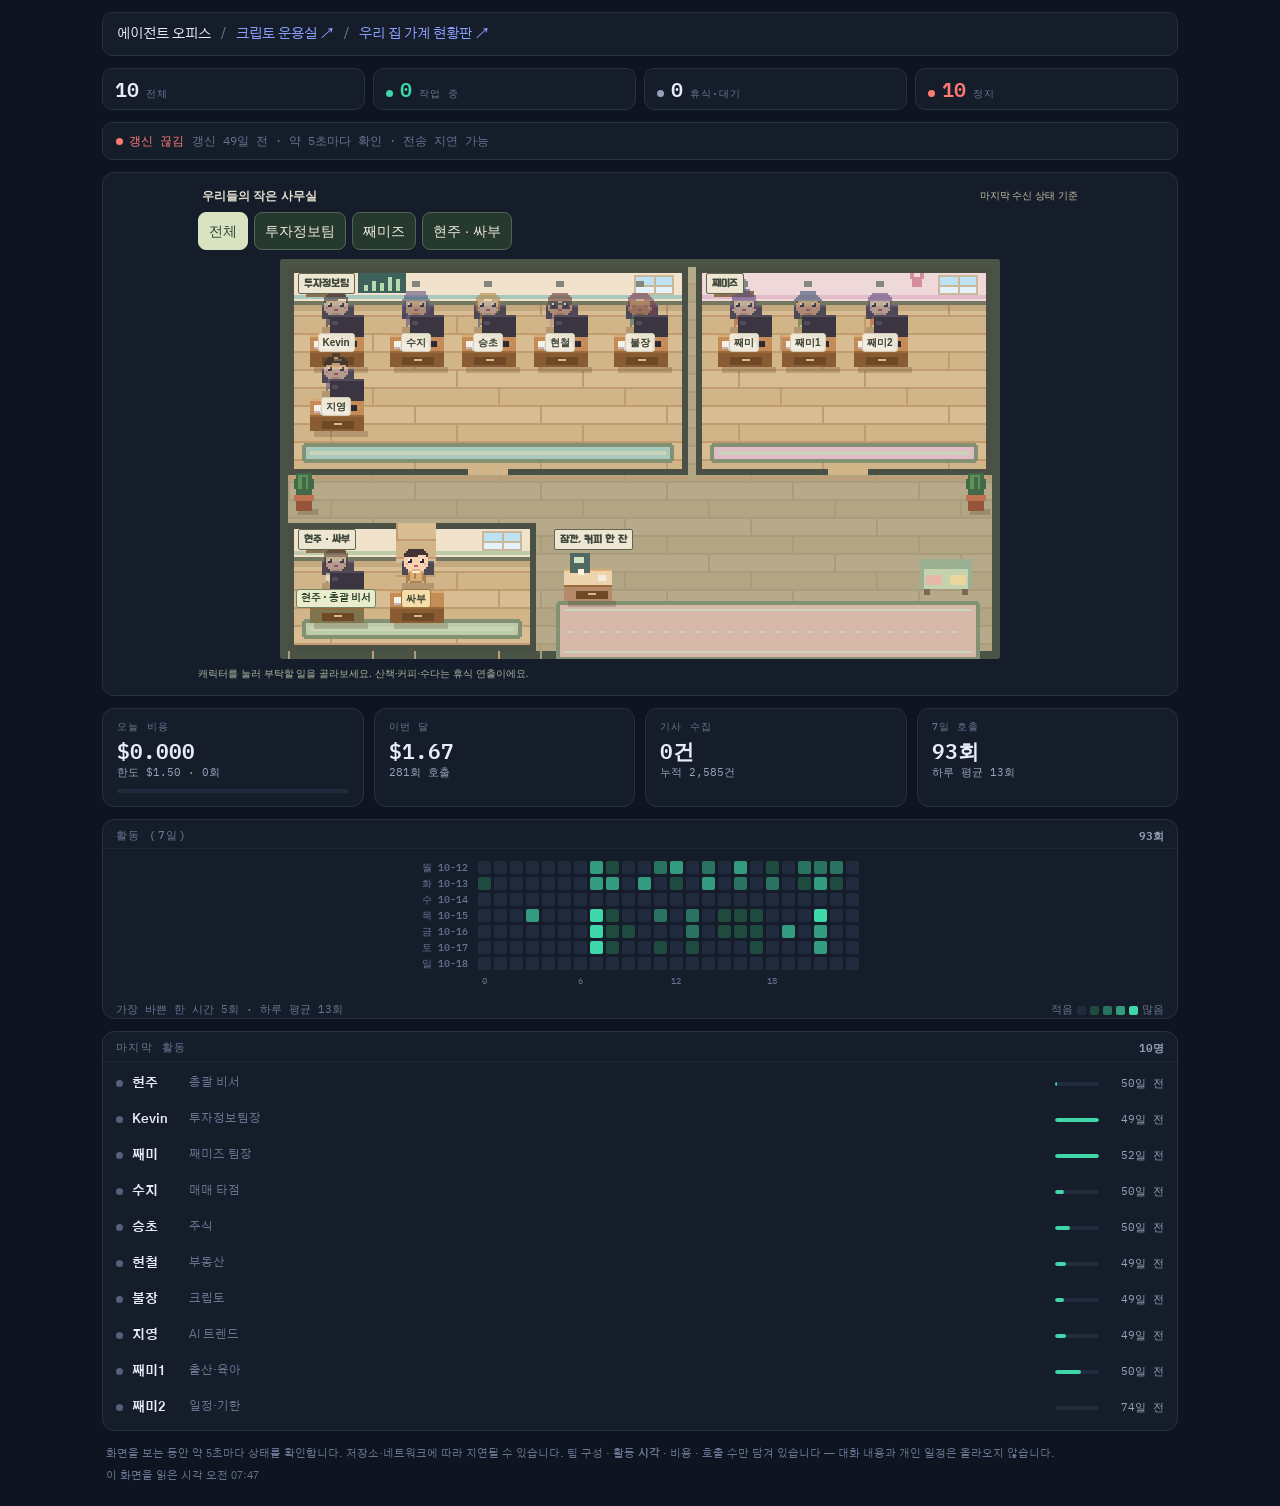
==== commit cc149bfe: "현황판 갱신 2026-10-18 02:25" ====
--- a/index.html
+++ b/index.html
@@ -256,6 +256,13 @@
 </head>
 <body>
 <div class="app">
+  <nav aria-label="전체 현황판" style="display:flex;gap:10px;flex-wrap:wrap;padding:10px 14px;background:var(--panel);border:1px solid var(--line);border-radius:10px">
+    <a href="./" aria-current="page" style="color:var(--ink);text-decoration:none">에이전트 오피스</a>
+    <span aria-hidden="true" style="color:var(--ink-faint)">/</span>
+    <a href="crypto/" style="color:var(--sel);text-decoration:none">크립토 운용실 ↗</a>
+    <span aria-hidden="true" style="color:var(--ink-faint)">/</span>
+    <a href="household/" style="color:var(--sel);text-decoration:none">우리 집 가계 현황판 ↗</a>
+  </nav>
   <div class="topbar">
     <div class="stat"><b id="s-total">–</b><span>전체</span></div>
     <div class="stat work"><i></i><b id="s-work">–</b><span>작업 중</span></div>
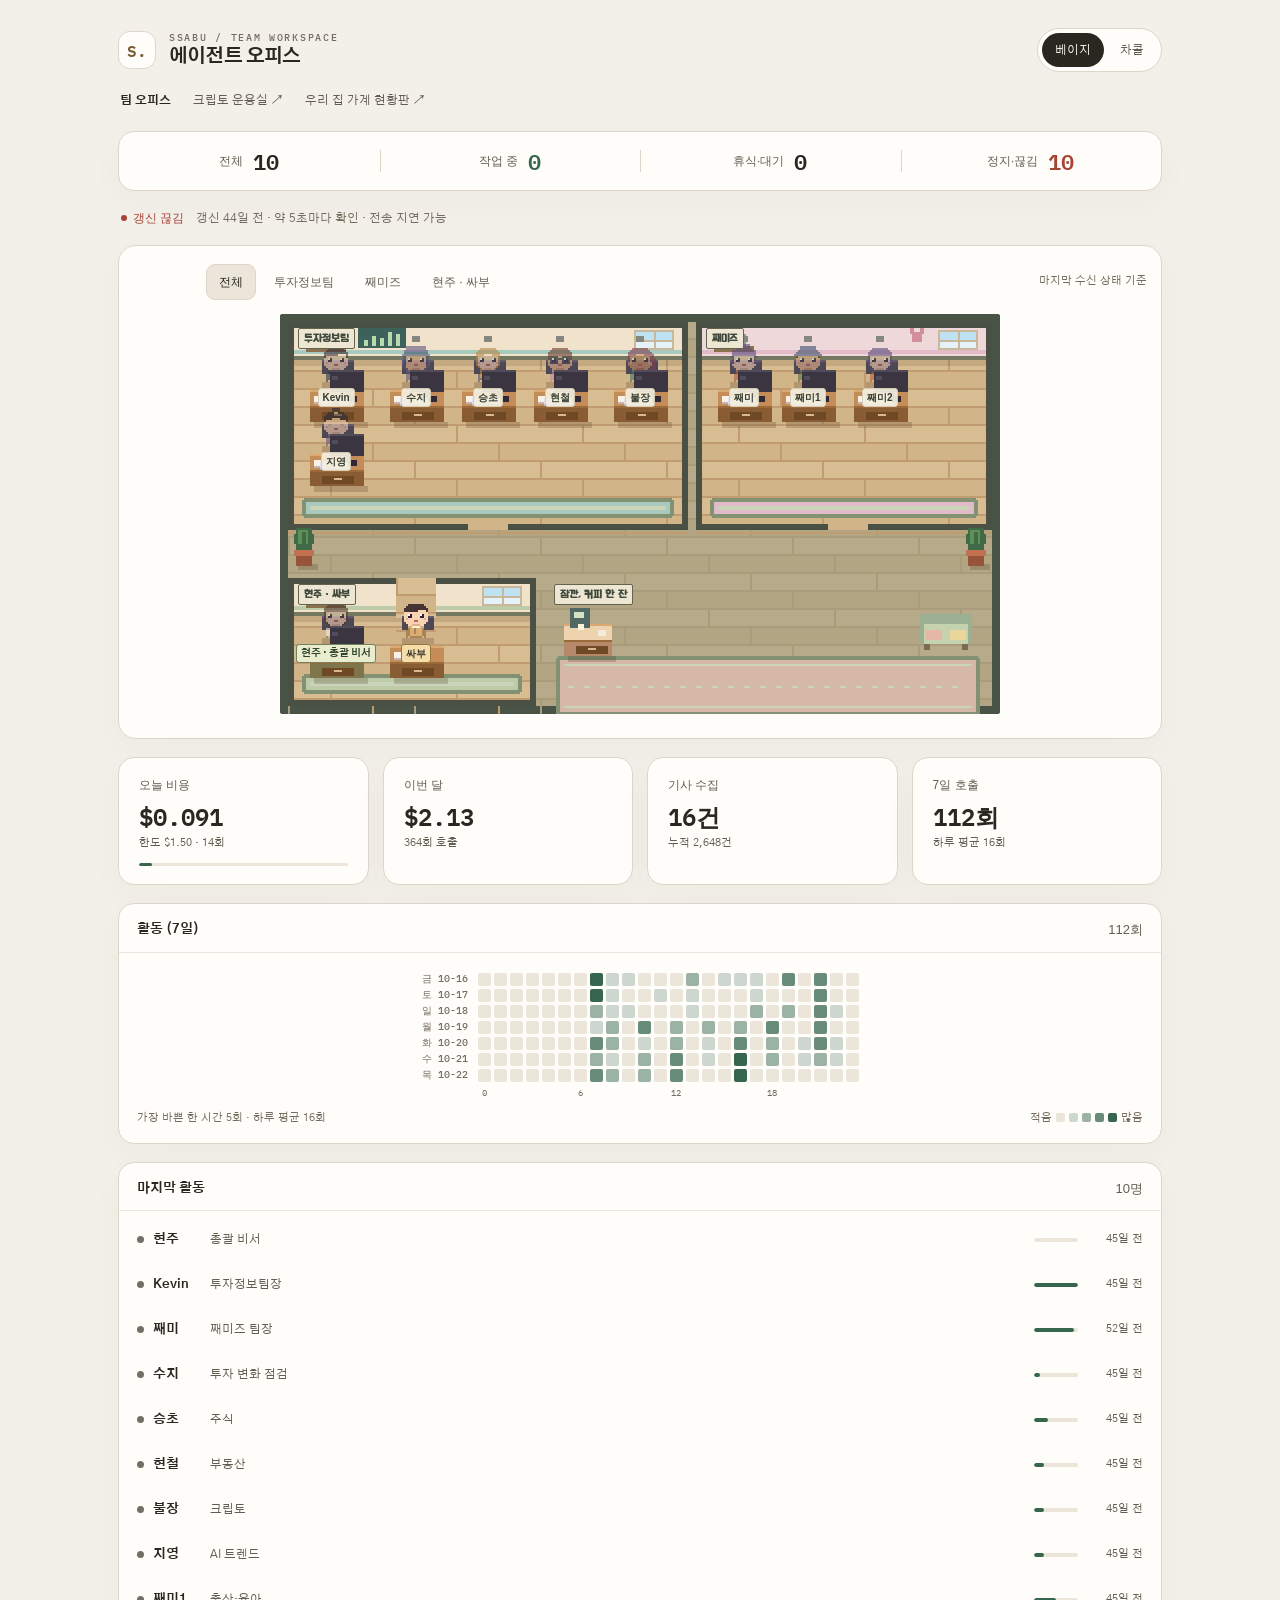
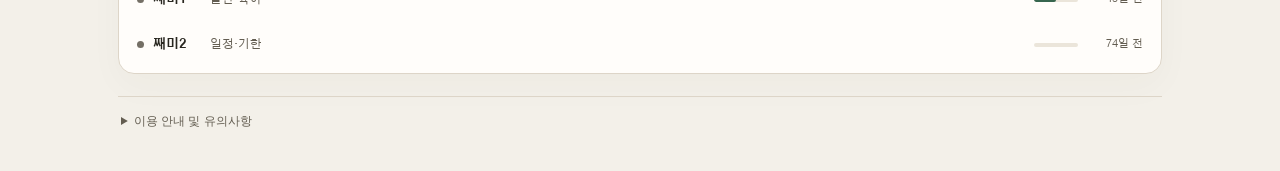
==== commit 7f819ed3: "현황판 갱신 2026-10-22 17:36" ====
--- a/index.html
+++ b/index.html
@@ -1,5 +1,5 @@
 <!doctype html>
-<html lang="ko" data-theme="dark">
+<html lang="ko" data-theme="beige">
 <head>
 <meta charset="utf-8">
 <meta name="viewport" content="width=device-width, initial-scale=1, viewport-fit=cover">
@@ -253,21 +253,142 @@
   .roster .bar { display: none; }
 }
 </style>
+<style id="page-theme">
+/* Page chrome only. The canvas, sprites and office palette stay unchanged. */
+:root, html[data-theme="beige"] {
+  color-scheme: light;
+  --bg:#F3F0E9;--panel:#FFFDFA;--panel-2:#F6F2EB;--panel-3:#EBE5DA;
+  --line:#DDD5C8;--line-soft:#EAE4DA;--ink:#292720;--ink-soft:#635D51;
+  --ink-faint:#746C5E;--sel:#795D36;--work:#37664F;--work-bg:#E7EFE7;
+  --idle:#736955;--idle-bg:#EEE8DC;--halt:#A84436;--halt-bg:#F8E9E5;
+  --off:#746F65;--off-bg:#EEECE7;--shadow:0 12px 35px #44351D08;
+  --body:"Gothic A1","Malgun Gothic",sans-serif;
+}
+html[data-theme="charcoal"] {
+  color-scheme:dark;
+  --bg:#131311;--panel:#1C1C19;--panel-2:#22221E;--panel-3:#30302A;
+  --line:#3B3931;--line-soft:#302F29;--ink:#F0EDE5;--ink-soft:#C0B9AA;
+  --ink-faint:#A99F8D;--sel:#DBC295;--work:#A8C6A9;--work-bg:#26352B;
+  --idle:#C8BBA1;--idle-bg:#343025;--halt:#F1AA98;--halt-bg:#442923;
+  --off:#AAA69C;--off-bg:#2B2A25;--shadow:0 12px 35px #00000015;
+}
+body{background:var(--bg);color:var(--ink);font-size:14px;line-height:1.7;}
+button,a,input,textarea,summary{-webkit-tap-highlight-color:transparent;}
+button,a,summary{touch-action:manipulation;}
+a{color:var(--sel);}
+button{cursor:pointer;}
+.app{max-width:1240px;padding:28px 28px 24px;gap:18px;display:grid;grid-template-rows:auto;}
+.page-public .app{max-width:1100px;}
+.page-heading{display:flex;align-items:center;justify-content:space-between;gap:16px;}
+.page-brand{display:flex;align-items:center;gap:13px;}
+.brand-symbol{display:grid;place-items:center;width:38px;height:38px;border:1px solid var(--line);border-radius:12px;background:var(--panel);font:600 16px var(--mono);color:var(--sel);}
+.page-heading h1{margin:0;font:700 19px/1.3 var(--body);letter-spacing:-.8px;}
+.page-kicker{color:var(--ink-faint);font:500 10px/1.5 var(--mono);letter-spacing:1.7px;}
+.theme-switch{display:flex;padding:4px;border:1px solid var(--line);background:var(--panel);border-radius:99px;gap:3px;}
+.theme-switch button{border:0;border-radius:99px;padding:7px 13px;background:transparent;color:var(--ink-soft);font-size:12px;min-height:34px;}
+.theme-switch button[aria-pressed="true"]{background:var(--ink);color:var(--bg);}
+.page-links{display:flex;align-items:center;gap:22px;flex-wrap:wrap;padding:0 2px 2px;font-size:12px;}
+.page-links a{text-decoration:none;color:var(--ink-soft);}
+.page-links a[aria-current]{color:var(--ink);font-weight:700;}
+.page-links a:hover{text-decoration:underline;text-underline-offset:5px;}
+.topbar{display:grid;grid-template-columns:repeat(4,minmax(0,1fr));gap:0;border:1px solid var(--line);border-radius:16px;background:var(--panel);overflow:hidden;box-shadow:var(--shadow);}
+.stat{border:0;border-radius:0;background:none;padding:16px 20px;justify-content:center;align-items:center;gap:10px;min-width:0;position:relative;}
+.stat+.stat::before{content:"";height:22px;width:1px;position:absolute;left:0;background:var(--line);}
+.stat span{order:0;color:var(--ink-soft);font:500 12px/1.4 var(--body);letter-spacing:0;text-transform:none;overflow:visible;white-space:nowrap;}
+.stat b{order:1;color:var(--ink);font:600 22px/1.2 var(--mono);}
+.stat i{display:none;}
+.stat.work b{color:var(--work);}.stat.halt b{color:var(--halt);}
+.conn{display:flex;flex-direction:row;align-items:center;justify-content:flex-start;gap:12px;border:0;border-radius:0;background:none;padding:0 3px;font:400 12px/1.5 var(--body);color:var(--ink-faint);}
+.conn b{font-weight:500;}.conn b::before{width:6px;height:6px;animation:none;}
+.conn.stale b{color:var(--sel);}
+.main{grid-template-columns:minmax(0,1fr) 300px;gap:18px;align-items:start;}
+.floorplan{border:1px solid var(--line);border-radius:18px;background:var(--panel);box-shadow:var(--shadow);align-self:start;}
+.office{padding:12px 0 18px;}
+.office-shell .office-heading{justify-content:flex-end;margin:0 auto 2px;padding:0 18px;}
+.office-shell .office-source{color:var(--ink-faint);font:400 11px/1.5 var(--body);}
+.office-shell .office-heading strong{display:none;}
+@media(min-width:721px){.office-shell .office-heading{position:absolute;right:14px;top:15px;margin:0;padding:0;}.office-shell .office-tools{padding-right:165px;}}
+.office-shell .office-tools{margin:0 auto 14px;padding:0 16px;gap:5px;}
+.office-shell .office-tools button{background:transparent;color:var(--ink-soft);border:1px solid transparent;border-radius:9px;font:500 12px/1.5 var(--body);padding:8px 12px;min-height:36px;}
+.office-shell .office-tools button[aria-pressed="true"]{background:var(--panel-3);color:var(--ink);border-color:var(--line);}
+.office-shell.compact .office-tools button{min-height:36px;padding:7px 9px;}
+.office-shell .office-detail{display:none;}
+.card,.metric{border-radius:16px;background:var(--panel);border-color:var(--line);box-shadow:var(--shadow);}
+.card>h2{font:700 13px/1.5 var(--body);color:var(--ink);letter-spacing:0;text-transform:none;padding:16px 18px 12px;}
+.card>h2 span{font-weight:500;color:var(--ink-soft);}
+.metrics{gap:14px;grid-template-columns:repeat(4,minmax(0,1fr));}
+.metric{padding:18px 20px;}
+.metric .k{font:500 12px/1.5 var(--body);letter-spacing:0;color:var(--ink-soft);}
+.metric .v{font-size:24px;margin:8px 0 4px;}.metric .sub{font:400 11px/1.5 var(--body);}
+.metric .track{height:3px;margin-top:12px;}
+.roster{padding:6px 8px;max-height:none;overflow:visible;}
+.roster button{padding:11px 10px;border-radius:10px;gap:9px;min-height:45px;}
+.roster button:hover{background:var(--panel-2);}
+.roster .rn{font-size:13px;}.roster .rr{font-size:12px;color:var(--ink-soft);}.roster .rt{font:400 11px/1.5 var(--body);}
+.listhead{padding:10px 14px 5px;}
+#q{background:var(--panel-2);border:1px solid var(--line);color:var(--ink);font-size:13px;border-radius:9px;padding:10px;}
+.chips{gap:5px;flex-wrap:wrap;}.chip{font:500 11px/1.4 var(--body);padding:6px 8px;min-height:30px;border-color:var(--line);}
+.chip[aria-pressed=true]{background:var(--panel-3);color:var(--ink);border-color:var(--line);}
+.bottom{gap:18px;margin-top:0;}
+.ev{padding:8px 16px;}.ev li{padding:10px 0;}.ev .txt{font-size:13px;}
+.heatwrap{padding:20px 18px 12px;}.heatfoot{padding:0 18px 16px;font:400 11px/1.6 var(--body);}
+.heat .c.l1,.lg i.l1{background:color-mix(in srgb,var(--work) 25%,var(--panel));}
+.heat .c.l2,.lg i.l2{background:color-mix(in srgb,var(--work) 50%,var(--panel));}
+.heat .c.l3,.lg i.l3{background:color-mix(in srgb,var(--work) 75%,var(--panel));}
+.heat .c.l4,.lg i.l4{background:var(--work);}
+.page-notes{font:400 12px/1.8 var(--body);color:var(--ink-soft);border-top:1px solid var(--line);margin-top:4px;}
+.page-notes summary{cursor:pointer;padding:14px 3px;min-height:44px;font-weight:500;color:var(--ink-soft);}
+.page-notes .notes-body{padding:0 3px 18px;}.page-notes p{margin:0 0 7px;}
+.foot{margin:14px 0;color:var(--ink-faint);font-size:12px;}
+.member-dialog{padding:0;border:1px solid var(--line);border-radius:20px;width:min(590px,calc(100% - 28px));max-height:calc(100dvh - 32px);background:var(--panel);color:var(--ink);box-shadow:0 30px 100px #0004;}
+.member-dialog::backdrop{background:#11110f88;backdrop-filter:blur(4px);}
+.member-dialog[open]{display:flex;flex-direction:column;}
+.member-header{display:flex;align-items:center;gap:16px;padding:24px 24px 18px;}
+.member-header canvas{image-rendering:pixelated;flex-shrink:0;}
+.member-header h2{font:700 23px/1.3 var(--body);margin:0 0 5px;}
+.member-header p{font:400 13px/1.6 var(--body);color:var(--ink-soft);margin:0;}
+.member-close{margin-left:auto;align-self:flex-start;background:var(--panel-2);border:1px solid var(--line);border-radius:99px;width:36px;height:36px;color:var(--ink);font-size:20px;}
+.member-tabs{display:flex;gap:7px;padding:0 24px 16px;border-bottom:1px solid var(--line-soft);}
+.member-tabs button{flex:1;border:0;background:var(--panel-2);border-radius:9px;padding:10px;font:500 13px var(--body);color:var(--ink-soft);}
+.member-tabs button[aria-pressed=true]{background:var(--ink);color:var(--bg);}
+.member-content{overflow:auto;overscroll-behavior:contain;padding:20px 24px 24px;min-height:200px;}
+.member-content h3{font:700 13px/1.5 var(--body);margin:20px 0 9px;}.member-content h3:first-child{margin-top:0;}
+.member-content p{margin:0 0 12px;font-size:13px;line-height:1.8;overflow-wrap:anywhere;}
+.member-facts{display:grid;grid-template-columns:1fr 1fr;gap:12px;margin:16px 0;}
+.member-facts>div{padding:13px;background:var(--panel-2);border-radius:10px;}
+.member-facts dt{font-size:11px;color:var(--ink-soft);}.member-facts dd{font-size:15px;margin:5px 0 0;font-weight:600;}
+.member-status{display:inline-flex;gap:7px;align-items:center;color:var(--work);background:var(--work-bg);border-radius:7px;padding:4px 9px;font-size:12px;}
+.member-status.halt{color:var(--halt);background:var(--halt-bg);}.member-status.off{color:var(--off);background:var(--off-bg);}
+.member-status.idle{color:var(--idle);background:var(--idle-bg);}
+.member-links,.member-actions,.member-examples{display:flex;flex-wrap:wrap;gap:8px;}
+.member-button,.member-links button,.member-examples button{border:1px solid var(--line);background:var(--panel-2);color:var(--ink);border-radius:9px;padding:9px 12px;font:500 12px/1.5 var(--body);min-height:38px;text-decoration:none;}
+.member-examples{margin:12px 0;}.member-examples button{text-align:left;}
+.member-primary{background:var(--ink);border-color:var(--ink);color:var(--bg);}
+.member-label{display:block;font:500 13px/1.6 var(--body);margin:12px 0 7px;}
+.member-input{display:block;width:100%;min-height:125px;resize:vertical;background:var(--panel-2);border:1px solid var(--line);border-radius:10px;padding:13px;color:var(--ink);font:400 14px/1.7 var(--body);}
+.member-feedback{font:400 12px/1.6 var(--body);color:var(--work);min-height:20px;margin-top:12px;}
+.member-help{color:var(--ink-soft);font-size:12px!important;}.member-events{list-style:none;margin:0;padding:0;}
+.member-events li{border-bottom:1px solid var(--line-soft);padding:12px 0;}.member-events time{font-size:11px;color:var(--ink-soft);}.member-events p{margin:5px 0;}
+body:has(.member-dialog[open]){overflow:hidden;}
+@media(max-width:900px){.main{grid-template-columns:1fr;}.side{display:block;}.side .roster{display:grid;grid-template-columns:1fr 1fr;}.metrics{grid-template-columns:repeat(2,minmax(0,1fr));}.bottom{grid-template-columns:1fr;}}
+@media(max-width:600px){.app{padding:18px 12px;gap:14px;}.page-heading{gap:8px;}.brand-symbol{display:none;}.page-heading h1{font-size:17px;}.page-kicker{font-size:9px;}.theme-switch button{padding:6px 10px;font-size:11px;}.page-links{gap:13px;font-size:11px;}.stat{padding:13px 4px;gap:5px;}.stat span{font-size:11px;}.stat b{font-size:18px;}.conn{font-size:11px;gap:7px;flex-wrap:wrap;}.floorplan{border-radius:14px;}.office{padding:8px 0 12px;}.side .roster{grid-template-columns:1fr;}.metric{padding:15px;}.metric .v{font-size:22px;}.member-header{padding:20px 18px 14px;}.member-tabs{padding:0 18px 14px;}.member-content{padding:18px;}.member-input{font-size:16px;}.heat{--cell:8px;gap:2px;}.heat .d{font-size:9px;padding-right:4px;}.heatwrap{padding:17px 8px 10px;}.member-button{min-height:44px;}.member-links button,.member-examples button{min-height:44px;}}
+@media(prefers-reduced-motion:reduce){*{scroll-behavior:auto!important;}}
+@media(max-width:340px){.stat{gap:4px;padding-inline:2px;}.stat b{font-size:16px;}}
+
+</style>
 </head>
-<body>
+<body class="page-public">
 <div class="app">
-  <nav aria-label="전체 현황판" style="display:flex;gap:10px;flex-wrap:wrap;padding:10px 14px;background:var(--panel);border:1px solid var(--line);border-radius:10px">
-    <a href="./" aria-current="page" style="color:var(--ink);text-decoration:none">에이전트 오피스</a>
-    <span aria-hidden="true" style="color:var(--ink-faint)">/</span>
-    <a href="crypto/" style="color:var(--sel);text-decoration:none">크립토 운용실 ↗</a>
-    <span aria-hidden="true" style="color:var(--ink-faint)">/</span>
-    <a href="household/" style="color:var(--sel);text-decoration:none">우리 집 가계 현황판 ↗</a>
-  </nav>
+  <header class="page-heading">
+    <div class="page-brand"><span class="brand-symbol" aria-hidden="true">S.</span><div><div class="page-kicker">SSABU / TEAM WORKSPACE</div><h1>에이전트 오피스</h1></div></div>
+    <div class="theme-switch" role="group" aria-label="페이지 테마"><button type="button" data-page-theme="beige" aria-pressed="true">베이지</button><button type="button" data-page-theme="charcoal" aria-pressed="false">차콜</button></div>
+  </header>
+  <nav class="page-links" aria-label="전체 현황판"><a href="./" aria-current="page">팀 오피스</a><a href="crypto/">크립토 운용실 ↗</a><a href="household/">우리 집 가계 현황판 ↗</a></nav>
   <div class="topbar">
     <div class="stat"><b id="s-total">–</b><span>전체</span></div>
     <div class="stat work"><i></i><b id="s-work">–</b><span>작업 중</span></div>
     <div class="stat"><i></i><b id="s-idle">–</b><span>휴식·대기</span></div>
-    <div class="stat halt"><i></i><b id="s-down">–</b><span>정지</span></div>
+    <div class="stat halt"><i></i><b id="s-down">–</b><span title="정지 또는 연결 끊김">정지·끊김</span></div>
   </div>
 
   <div class="conn" id="conn">
@@ -280,7 +401,7 @@
   </section>
 
   <div class="card" id="pick" hidden>
-    <h2>선택한 팀원 <span id="pick-close" role="button" tabindex="0" style="cursor:pointer">닫기 ✕</span></h2>
+    <h2>선택한 팀원 <button type="button" id="pick-close" aria-label="상세 닫기">닫기 ×</button></h2>
     <div class="pick" id="pick-body"></div>
   </div>
 
@@ -322,15 +443,16 @@
     <ul class="roster" id="list"></ul>
   </section>
 
-  <div class="colophon">
+  <details class="page-notes"><summary>이용 안내 및 유의사항</summary><div class="notes-body">
     화면을 보는 동안 약 5초마다 상태를 확인합니다. 저장소·네트워크에 따라 지연될 수 있습니다.
     팀 구성 · 활동 <b>시각</b> · 비용 · 호출 수만 담겨 있습니다 — 대화 내용과 개인 일정은 올라오지 않습니다.
+    <p>산책·커피·수다는 휴식 연출이며 실제 팀 간 대화가 아닙니다. 캐릭터의 위치는 접속 상태를 의미하지 않습니다.</p>
     <div id="read-at" style="margin-top:4px"></div>
-  </div>
+  </div></details>
 </div>
 
 <script src="sprites.js"></script>
-<script src="office.js?v=20260923-motion3"></script>
+<script src="office.js?v=20261022-ui1"></script>
 <script>
 /* 공개 JSON(state.json)을 office.js 가 아는 모양으로 옮긴다.
  *
@@ -533,8 +655,9 @@
 }
 
 function select(id) {
-  selected = selected === id ? null : id;
+  selected = id;
   render(snap);
+  memberPanel.open(id);
 }
 
 function render(s) {
@@ -547,7 +670,7 @@
   renderSummary(s, nowMs);
   renderOffice($("office"), office, list, zones,
                { maxH: officeBudget(), onSelect: select, selectedId: selected });
-  renderPick();
+  memberPanel.refresh();
   renderList();
   const week = renderHeat(s.activity);
 
@@ -644,6 +767,8 @@
   rt = setTimeout(() => { if (snap) render(snap); }, 200);
 });
 
+initPageTheme();
+const memberPanel=createMemberPanel({publicView:true,getData:()=>({rows:list}),onSelect:select});
 tick();
 document.addEventListener('visibilitychange',()=>{
   clearTimeout(refreshTimer);
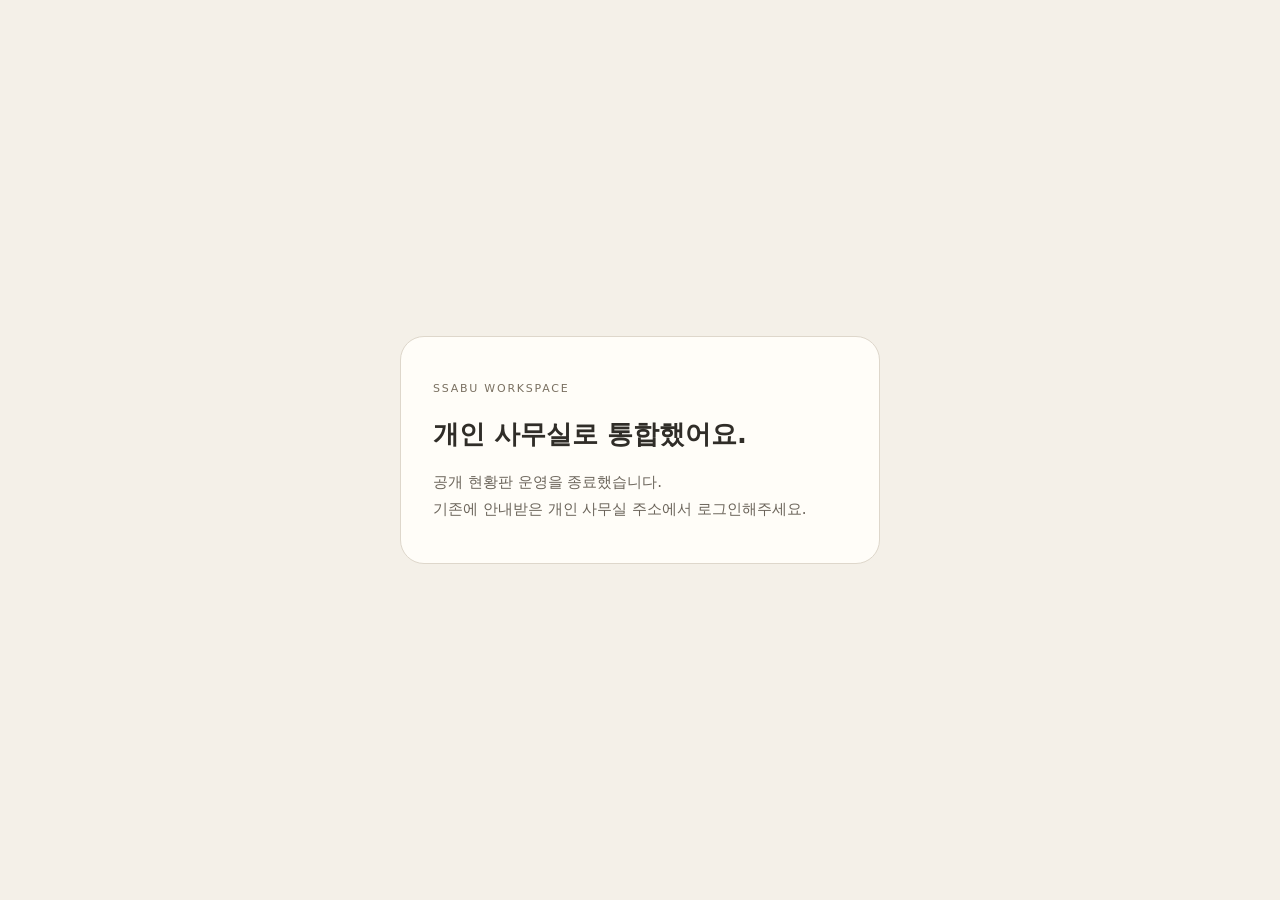
==== commit c90b00d0: "개인 사무실 통합으로 공개 현황판 운영 종료" ====
--- a/index.html
+++ b/index.html
@@ -1,779 +1,15 @@
 <!doctype html>
-<html lang="ko" data-theme="beige">
+<html lang="ko">
 <head>
-<meta charset="utf-8">
-<meta name="viewport" content="width=device-width, initial-scale=1, viewport-fit=cover">
-<title>SSABU 에이전트 오피스</title>
-<meta name="robots" content="noindex, nofollow">
-<meta name="theme-color" content="#0E1420">
-<link rel="preconnect" href="https://fonts.googleapis.com">
-<link rel="preconnect" href="https://fonts.gstatic.com" crossorigin>
-<link rel="stylesheet" href="https://fonts.googleapis.com/css2?family=Jua&family=Gothic+A1:wght@400;500;700&family=IBM+Plex+Mono:wght@400;500;600&display=swap">
-<style>
-/* 공개 현황판 — 폰에서 보는 화면이다. 로컬 대시보드(index.html)와 같은 모양으로
- * 맞췄다: 어두운 앱 프레임 안에 따뜻한 원목 사무실.
- *
- * 로컬 화면과 다른 점 (개인정보 분리, 사용자 결정 09-18):
- *   - 말풍선에 **작업 내용**이 올라가지 않는다. 공개 JSON 에 아예 없다.
- *   - 대화·브리핑 이벤트 패널이 없다. 출산 정보도 없다.
- *   - 활동 시각만 공개한다. 실시간 작업 상태를 추정하지 않는다.
- */
-:root {
-  --bg:        #0E1420;
-  --panel:     #151D2B;
-  --panel-2:   #1A2434;
-  --panel-3:   #202B3E;
-  --line:      #263148;
-  --line-soft: #1E2839;
-  --ink:       #E7EDF7;
-  --ink-soft:  #94A2B9;
-  --ink-faint: #667490;
-  --sel:       #8CA0FF;
-
-  --work: #3FD6A8;  --work-bg: #123328;
-  --idle: #93A1B8;  --idle-bg: #1C2535;
-  --halt: #FF7B72;  --halt-bg: #33191C;
-  --off:  #55607A;  --off-bg:  #171F2C;
-
-  /* 사무실 내부 — sprites.js ROOM_LIGHT 와 어울리는 따뜻한 쪽 */
-  --wall:      #E9DECE;
-  --wall-dark: #D6C7B2;
-  --floor:     #CBAE8A;
-  --sky:       #6FB3DE;
-
-  --display: "Jua", "Gothic A1", "Malgun Gothic", sans-serif;
-  --body:    "Gothic A1", "Malgun Gothic", -apple-system, sans-serif;
-  --mono:    "IBM Plex Mono", "Consolas", monospace;
-}
-* { box-sizing: border-box; }
-html, body { height: 100%; }
-body {
-  margin: 0; background: var(--bg); color: var(--ink);
-  font: 400 14px/1.6 var(--body); -webkit-font-smoothing: antialiased;
-}
-button { font: inherit; color: inherit; }
-:focus-visible { outline: 2px solid var(--sel); outline-offset: 2px; }
-
-.app { max-width: 1100px; margin: 0 auto; padding: 12px; display: grid; gap: 12px; }
-
-/* --- 상단 요약 ----------------------------------------------------------- */
-.topbar { display: grid; grid-template-columns: repeat(4, 1fr); gap: 8px; }
-.stat {
-  padding: 10px 12px; border-radius: 10px;
-  background: var(--panel); border: 1px solid var(--line);
-  display: flex; align-items: baseline; gap: 7px; min-width: 0;
-}
-.stat b { font: 600 20px/1 var(--mono); font-variant-numeric: tabular-nums; }
-.stat span {
-  font: 500 10px/1 var(--mono); letter-spacing: .1em; text-transform: uppercase;
-  color: var(--ink-faint); overflow: hidden; text-overflow: ellipsis; white-space: nowrap;
-}
-.stat i { width: 7px; height: 7px; border-radius: 99px; background: var(--idle); flex-shrink: 0; }
-.stat.work i { background: var(--work); } .stat.work b { color: var(--work); }
-.stat.halt i { background: var(--halt); } .stat.halt b { color: var(--halt); }
-
-.conn {
-  display: flex; align-items: center; gap: 8px; flex-wrap: wrap;
-  padding: 9px 13px; border-radius: 10px;
-  background: var(--panel); border: 1px solid var(--line);
-  font: 400 11.5px/1.5 var(--mono); color: var(--ink-faint);
-}
-.conn b { display: flex; align-items: center; gap: 6px; font-weight: 500; color: var(--work); }
-.conn b::before {
-  content: ""; width: 7px; height: 7px; border-radius: 99px; background: currentColor;
-  animation: beat 2.4s ease-in-out infinite;
-}
-.conn.stale b { color: #E0B062; }
-.conn.down b, .conn.halt b { color: var(--halt); }
-.conn.down b::before, .conn.halt b::before { animation: none; }
-@keyframes beat { 50% { opacity: .25; } }
-
-/* --- 사무실 -------------------------------------------------------------- */
-/* 사무실은 **캔버스 한 장**이다 (office.js). 여기서는 그 위에 얹는 글자만 꾸민다.
- * 벽·바닥·책상을 CSS 로 그리던 시절의 .zone / .seat 규칙은 전부 없앴다 —
- * 사람이 책상 앞을 지나가려면 앞뒤 순서가 필요한데 DOM 으로는 그릴 수 없다. */
-.floorplan {
-  border-radius: 12px; overflow: hidden;
-  background: var(--panel); border: 1px solid var(--line);
-}
-.office { width: 100%; min-height: 180px; padding: 8px 0; }
-
-.stage { position: relative; margin: 0 auto; }
-.scene { display: block; image-rendering: pixelated; }
-.overlay { position: absolute; inset: 0; pointer-events: none; }
-
-/* 방 이름표 — 벽에 걸린 명패. 좌표는 office.js 가 transform 으로 준다. */
-.plate {
-  position: absolute; top: 0; left: 0; transform-origin: 0 0;
-  display: inline-flex; align-items: center; gap: 6px;
-  padding: 2px 7px; border-radius: 5px;
-  background: #FBF7F1; border: 1px solid var(--wall-dark);
-  font: 400 11.5px/1.45 var(--display); color: #3A3026; white-space: nowrap;
-}
-.plate b {
-  font: 500 9px/1 var(--mono); color: #7A6A57;
-  padding-left: 5px; border-left: 1px solid var(--wall-dark);
-}
-
-/* 사람 한 명 — 캐릭터 위에 겹쳐 둔 투명 버튼. 걸어다니면 같이 따라간다.
- * 클릭·키보드·스크린리더가 여기서 공짜로 따라온다 (캔버스는 aria-hidden). */
-.who {
-  position: absolute; top: 0; left: 0; padding: 0; margin: 0; border: 0;
-  background: none; pointer-events: auto; cursor: pointer;
-  -webkit-tap-highlight-color: transparent;
-}
-.who .bub {
-  position: absolute; bottom: calc(100% + 8px); left: 50%; transform: translateX(-50%);
-  max-width: 118px; padding: 2px 7px; border-radius: 7px;
-  background: #FBF7F1; border: 1px solid var(--wall-dark);
-  font: 400 10px/1.55 var(--body); color: #3A3026;
-  white-space: nowrap; overflow: hidden; text-overflow: ellipsis;
-}
-/* 한 칸 걸러 말풍선을 더 높이 띄운다 — 옆자리와 겹치지 않게 (office.js 가 켠다) */
-.who.hi .bub { bottom: calc(100% + 26px); }
-/* 말풍선과 머리를 잇는 실선. .bub 에 넣으면 overflow:hidden 에 잘려 안 보인다. */
-.who.hi::after {
-  content: ""; position: absolute; left: 50%; bottom: calc(100% + 9px);
-  width: 1px; height: 17px; background: var(--wall-dark);
-}
-
-/* 방 가장자리에서는 가운데 정렬을 버리고 안쪽으로 붙인다 (office.js 가 켠다) */
-.who.bl .bub { left: 0; transform: none; }
-.who.br .bub { left: auto; right: 0; transform: none; }
-.who .nm {
-  position: absolute; top: calc(100% - 1px); left: 50%; transform: translateX(-50%);
-  max-width: 78px; padding: 1px 5px; border-radius: 4px;
-  background: rgba(32,24,16,.74); color: #F6EFE3;
-  font: 600 9.5px/1.6 var(--body);
-  white-space: nowrap; overflow: hidden; text-overflow: ellipsis;
-}
-.who.off { opacity: .55; }
-.who.on .nm { background: var(--sel); color: #14121C; }
-.who:focus-visible { outline: 2px solid var(--sel); outline-offset: 2px; border-radius: 4px; }
-
-/* --- 카드 공통 ----------------------------------------------------------- */
-.card { border-radius: 12px; background: var(--panel); border: 1px solid var(--line); overflow: hidden; }
-.card > h2 {
-  margin: 0; padding: 10px 13px 8px;
-  font: 500 10.5px/1 var(--mono); letter-spacing: .14em; text-transform: uppercase;
-  color: var(--ink-faint); border-bottom: 1px solid var(--line-soft);
-  display: flex; align-items: center; justify-content: space-between; gap: 8px;
-}
-.card > h2 span { font-weight: 600; color: var(--ink-soft); letter-spacing: 0; }
-
-/* 선택한 사람 요약 (공개 범위: 이름·역할·마지막 활동·호출 수) */
-.pick { padding: 11px 13px 13px; display: flex; gap: 11px; align-items: center; }
-.pick canvas { display: block; image-rendering: pixelated; flex-shrink: 0; }
-.pick .who-n { font: 400 17px/1.2 var(--display); }
-.pick .who-r { font-size: 12px; color: var(--ink-soft); }
-.pick dl { display: grid; grid-template-columns: auto 1fr; gap: 3px 10px; margin: 6px 0 0; }
-.pick dt { font: 400 10.5px/1.5 var(--mono); color: var(--ink-faint); white-space: nowrap; }
-.pick dd { margin: 0; font: 400 11.5px/1.5 var(--mono); }
-.badge {
-  display: inline-flex; align-items: center; gap: 5px; margin-left: auto; align-self: flex-start;
-  padding: 3px 9px; border-radius: 99px;
-  font: 500 11px/1.4 var(--body); background: var(--idle-bg); color: var(--idle);
-}
-.badge::before { content: ""; width: 6px; height: 6px; border-radius: 99px; background: currentColor; }
-.badge.work { background: var(--work-bg); color: var(--work); }
-.badge.halt { background: var(--halt-bg); color: var(--halt); }
-.badge.off  { background: var(--off-bg);  color: var(--off); }
-
-/* --- 숫자 --------------------------------------------------------------- */
-.metrics { display: grid; grid-template-columns: repeat(auto-fit, minmax(150px, 1fr)); gap: 10px; }
-.metric { padding: 13px 14px; border-radius: 12px; background: var(--panel); border: 1px solid var(--line); }
-.metric .k {
-  font: 500 10px/1 var(--mono); letter-spacing: .12em; text-transform: uppercase; color: var(--ink-faint);
-}
-.metric .v {
-  font: 600 21px/1.2 var(--mono); font-variant-numeric: tabular-nums; margin-top: 6px;
-}
-.metric .sub { font: 400 11px/1.5 var(--mono); color: var(--ink-soft); margin-top: 1px; }
-.track { height: 4px; margin-top: 8px; border-radius: 99px; background: var(--panel-3); overflow: hidden; }
-.track > i { display: block; height: 100%; border-radius: 99px; background: var(--work); transition: width .5s ease; }
-.track > i.mid { background: #E0B062; }
-.track > i.high { background: var(--halt); }
-
-/* --- 히트맵 ------------------------------------------------------------- */
-.heatwrap { padding: 12px 13px 9px; overflow-x: auto; }
-.heat {
-  --cell: 13px;
-  display: grid; gap: 3px; justify-content: center;
-  grid-template-columns: max-content repeat(24, var(--cell));
-}
-.heat .d { font: 500 10px/1 var(--mono); color: var(--ink-faint);
-  padding-right: 7px; align-self: center; white-space: nowrap; }
-.heat .c { height: var(--cell); border-radius: 2px; background: var(--panel-3); }
-.heat .c.l1 { background: #1F4A3E; } .heat .c.l2 { background: #2A7360; }
-.heat .c.l3 { background: #339C7F; } .heat .c.l4 { background: #3FD6A8; }
-.heat .h { font: 400 9px/1 var(--mono); color: var(--ink-faint); text-align: center; padding-top: 3px; }
-.heatfoot {
-  display: flex; justify-content: space-between; gap: 10px; flex-wrap: wrap;
-  padding: 8px 13px 0; font: 400 10.5px/1.5 var(--mono); color: var(--ink-faint);
-}
-.lg { display: inline-flex; align-items: center; gap: 4px; }
-.lg i { width: 9px; height: 9px; border-radius: 2px; background: var(--panel-3); }
-.lg i.l1 { background: #1F4A3E; } .lg i.l2 { background: #2A7360; }
-.lg i.l3 { background: #339C7F; } .lg i.l4 { background: #3FD6A8; }
-
-/* --- 명단 --------------------------------------------------------------- */
-.roster { list-style: none; margin: 0; padding: 4px; }
-.roster li { margin: 0; }
-.roster button {
-  width: 100%; display: flex; align-items: center; gap: 9px;
-  padding: 8px 9px; border: 0; border-radius: 8px; background: none;
-  text-align: left; cursor: pointer;
-}
-.roster button[aria-pressed="true"] { background: var(--panel-3); }
-.roster .rd { width: 7px; height: 7px; border-radius: 99px; background: var(--idle); flex-shrink: 0; }
-.roster .work .rd { background: var(--work); }
-.roster .halt .rd { background: var(--halt); }
-.roster .off  .rd { background: var(--off); }
-.roster .rn { font-weight: 700; font-size: 12.5px; flex-shrink: 0; min-width: 48px; }
-.roster .rr { font-size: 11.5px; color: var(--ink-faint); flex: 1; min-width: 0;
-  overflow: hidden; text-overflow: ellipsis; white-space: nowrap; }
-.roster .bar { width: 44px; height: 4px; border-radius: 99px; background: var(--panel-3);
-  overflow: hidden; flex-shrink: 0; }
-.roster .bar > i { display: block; height: 100%; background: var(--work); border-radius: 99px; }
-.roster .rt { font: 400 11px/1 var(--mono); color: var(--ink-soft); white-space: nowrap;
-  min-width: 56px; text-align: right; }
-
-.colophon {
-  padding: 2px 4px 8px; font: 400 11px/1.7 var(--body); color: var(--ink-faint);
-}
-.colophon code { font-family: var(--mono); }
-
-@media (prefers-reduced-motion: reduce) {
-  .conn b::before { animation: none; }
-}
-@media (max-width: 720px) {
-  .app { padding: 10px; gap: 10px; }
-  .topbar { grid-template-columns: 1fr 1fr; }
-  .heat { --cell: 11px; gap: 2px; }
-  .roster .bar { display: none; }
-}
-</style>
-<style id="page-theme">
-/* Page chrome only. The canvas, sprites and office palette stay unchanged. */
-:root, html[data-theme="beige"] {
-  color-scheme: light;
-  --bg:#F3F0E9;--panel:#FFFDFA;--panel-2:#F6F2EB;--panel-3:#EBE5DA;
-  --line:#DDD5C8;--line-soft:#EAE4DA;--ink:#292720;--ink-soft:#635D51;
-  --ink-faint:#746C5E;--sel:#795D36;--work:#37664F;--work-bg:#E7EFE7;
-  --idle:#736955;--idle-bg:#EEE8DC;--halt:#A84436;--halt-bg:#F8E9E5;
-  --off:#746F65;--off-bg:#EEECE7;--shadow:0 12px 35px #44351D08;
-  --body:"Gothic A1","Malgun Gothic",sans-serif;
-}
-html[data-theme="charcoal"] {
-  color-scheme:dark;
-  --bg:#131311;--panel:#1C1C19;--panel-2:#22221E;--panel-3:#30302A;
-  --line:#3B3931;--line-soft:#302F29;--ink:#F0EDE5;--ink-soft:#C0B9AA;
-  --ink-faint:#A99F8D;--sel:#DBC295;--work:#A8C6A9;--work-bg:#26352B;
-  --idle:#C8BBA1;--idle-bg:#343025;--halt:#F1AA98;--halt-bg:#442923;
-  --off:#AAA69C;--off-bg:#2B2A25;--shadow:0 12px 35px #00000015;
-}
-body{background:var(--bg);color:var(--ink);font-size:14px;line-height:1.7;}
-button,a,input,textarea,summary{-webkit-tap-highlight-color:transparent;}
-button,a,summary{touch-action:manipulation;}
-a{color:var(--sel);}
-button{cursor:pointer;}
-.app{max-width:1240px;padding:28px 28px 24px;gap:18px;display:grid;grid-template-rows:auto;}
-.page-public .app{max-width:1100px;}
-.page-heading{display:flex;align-items:center;justify-content:space-between;gap:16px;}
-.page-brand{display:flex;align-items:center;gap:13px;}
-.brand-symbol{display:grid;place-items:center;width:38px;height:38px;border:1px solid var(--line);border-radius:12px;background:var(--panel);font:600 16px var(--mono);color:var(--sel);}
-.page-heading h1{margin:0;font:700 19px/1.3 var(--body);letter-spacing:-.8px;}
-.page-kicker{color:var(--ink-faint);font:500 10px/1.5 var(--mono);letter-spacing:1.7px;}
-.theme-switch{display:flex;padding:4px;border:1px solid var(--line);background:var(--panel);border-radius:99px;gap:3px;}
-.theme-switch button{border:0;border-radius:99px;padding:7px 13px;background:transparent;color:var(--ink-soft);font-size:12px;min-height:34px;}
-.theme-switch button[aria-pressed="true"]{background:var(--ink);color:var(--bg);}
-.page-links{display:flex;align-items:center;gap:22px;flex-wrap:wrap;padding:0 2px 2px;font-size:12px;}
-.page-links a{text-decoration:none;color:var(--ink-soft);}
-.page-links a[aria-current]{color:var(--ink);font-weight:700;}
-.page-links a:hover{text-decoration:underline;text-underline-offset:5px;}
-.topbar{display:grid;grid-template-columns:repeat(4,minmax(0,1fr));gap:0;border:1px solid var(--line);border-radius:16px;background:var(--panel);overflow:hidden;box-shadow:var(--shadow);}
-.stat{border:0;border-radius:0;background:none;padding:16px 20px;justify-content:center;align-items:center;gap:10px;min-width:0;position:relative;}
-.stat+.stat::before{content:"";height:22px;width:1px;position:absolute;left:0;background:var(--line);}
-.stat span{order:0;color:var(--ink-soft);font:500 12px/1.4 var(--body);letter-spacing:0;text-transform:none;overflow:visible;white-space:nowrap;}
-.stat b{order:1;color:var(--ink);font:600 22px/1.2 var(--mono);}
-.stat i{display:none;}
-.stat.work b{color:var(--work);}.stat.halt b{color:var(--halt);}
-.conn{display:flex;flex-direction:row;align-items:center;justify-content:flex-start;gap:12px;border:0;border-radius:0;background:none;padding:0 3px;font:400 12px/1.5 var(--body);color:var(--ink-faint);}
-.conn b{font-weight:500;}.conn b::before{width:6px;height:6px;animation:none;}
-.conn.stale b{color:var(--sel);}
-.main{grid-template-columns:minmax(0,1fr) 300px;gap:18px;align-items:start;}
-.floorplan{border:1px solid var(--line);border-radius:18px;background:var(--panel);box-shadow:var(--shadow);align-self:start;}
-.office{padding:12px 0 18px;}
-.office-shell .office-heading{justify-content:flex-end;margin:0 auto 2px;padding:0 18px;}
-.office-shell .office-source{color:var(--ink-faint);font:400 11px/1.5 var(--body);}
-.office-shell .office-heading strong{display:none;}
-@media(min-width:721px){.office-shell .office-heading{position:absolute;right:14px;top:15px;margin:0;padding:0;}.office-shell .office-tools{padding-right:165px;}}
-.office-shell .office-tools{margin:0 auto 14px;padding:0 16px;gap:5px;}
-.office-shell .office-tools button{background:transparent;color:var(--ink-soft);border:1px solid transparent;border-radius:9px;font:500 12px/1.5 var(--body);padding:8px 12px;min-height:36px;}
-.office-shell .office-tools button[aria-pressed="true"]{background:var(--panel-3);color:var(--ink);border-color:var(--line);}
-.office-shell.compact .office-tools button{min-height:36px;padding:7px 9px;}
-.office-shell .office-detail{display:none;}
-.card,.metric{border-radius:16px;background:var(--panel);border-color:var(--line);box-shadow:var(--shadow);}
-.card>h2{font:700 13px/1.5 var(--body);color:var(--ink);letter-spacing:0;text-transform:none;padding:16px 18px 12px;}
-.card>h2 span{font-weight:500;color:var(--ink-soft);}
-.metrics{gap:14px;grid-template-columns:repeat(4,minmax(0,1fr));}
-.metric{padding:18px 20px;}
-.metric .k{font:500 12px/1.5 var(--body);letter-spacing:0;color:var(--ink-soft);}
-.metric .v{font-size:24px;margin:8px 0 4px;}.metric .sub{font:400 11px/1.5 var(--body);}
-.metric .track{height:3px;margin-top:12px;}
-.roster{padding:6px 8px;max-height:none;overflow:visible;}
-.roster button{padding:11px 10px;border-radius:10px;gap:9px;min-height:45px;}
-.roster button:hover{background:var(--panel-2);}
-.roster .rn{font-size:13px;}.roster .rr{font-size:12px;color:var(--ink-soft);}.roster .rt{font:400 11px/1.5 var(--body);}
-.listhead{padding:10px 14px 5px;}
-#q{background:var(--panel-2);border:1px solid var(--line);color:var(--ink);font-size:13px;border-radius:9px;padding:10px;}
-.chips{gap:5px;flex-wrap:wrap;}.chip{font:500 11px/1.4 var(--body);padding:6px 8px;min-height:30px;border-color:var(--line);}
-.chip[aria-pressed=true]{background:var(--panel-3);color:var(--ink);border-color:var(--line);}
-.bottom{gap:18px;margin-top:0;}
-.ev{padding:8px 16px;}.ev li{padding:10px 0;}.ev .txt{font-size:13px;}
-.heatwrap{padding:20px 18px 12px;}.heatfoot{padding:0 18px 16px;font:400 11px/1.6 var(--body);}
-.heat .c.l1,.lg i.l1{background:color-mix(in srgb,var(--work) 25%,var(--panel));}
-.heat .c.l2,.lg i.l2{background:color-mix(in srgb,var(--work) 50%,var(--panel));}
-.heat .c.l3,.lg i.l3{background:color-mix(in srgb,var(--work) 75%,var(--panel));}
-.heat .c.l4,.lg i.l4{background:var(--work);}
-.page-notes{font:400 12px/1.8 var(--body);color:var(--ink-soft);border-top:1px solid var(--line);margin-top:4px;}
-.page-notes summary{cursor:pointer;padding:14px 3px;min-height:44px;font-weight:500;color:var(--ink-soft);}
-.page-notes .notes-body{padding:0 3px 18px;}.page-notes p{margin:0 0 7px;}
-.foot{margin:14px 0;color:var(--ink-faint);font-size:12px;}
-.member-dialog{padding:0;border:1px solid var(--line);border-radius:20px;width:min(590px,calc(100% - 28px));max-height:calc(100dvh - 32px);background:var(--panel);color:var(--ink);box-shadow:0 30px 100px #0004;}
-.member-dialog::backdrop{background:#11110f88;backdrop-filter:blur(4px);}
-.member-dialog[open]{display:flex;flex-direction:column;}
-.member-header{display:flex;align-items:center;gap:16px;padding:24px 24px 18px;}
-.member-header canvas{image-rendering:pixelated;flex-shrink:0;}
-.member-header h2{font:700 23px/1.3 var(--body);margin:0 0 5px;}
-.member-header p{font:400 13px/1.6 var(--body);color:var(--ink-soft);margin:0;}
-.member-close{margin-left:auto;align-self:flex-start;background:var(--panel-2);border:1px solid var(--line);border-radius:99px;width:36px;height:36px;color:var(--ink);font-size:20px;}
-.member-tabs{display:flex;gap:7px;padding:0 24px 16px;border-bottom:1px solid var(--line-soft);}
-.member-tabs button{flex:1;border:0;background:var(--panel-2);border-radius:9px;padding:10px;font:500 13px var(--body);color:var(--ink-soft);}
-.member-tabs button[aria-pressed=true]{background:var(--ink);color:var(--bg);}
-.member-content{overflow:auto;overscroll-behavior:contain;padding:20px 24px 24px;min-height:200px;}
-.member-content h3{font:700 13px/1.5 var(--body);margin:20px 0 9px;}.member-content h3:first-child{margin-top:0;}
-.member-content p{margin:0 0 12px;font-size:13px;line-height:1.8;overflow-wrap:anywhere;}
-.member-facts{display:grid;grid-template-columns:1fr 1fr;gap:12px;margin:16px 0;}
-.member-facts>div{padding:13px;background:var(--panel-2);border-radius:10px;}
-.member-facts dt{font-size:11px;color:var(--ink-soft);}.member-facts dd{font-size:15px;margin:5px 0 0;font-weight:600;}
-.member-status{display:inline-flex;gap:7px;align-items:center;color:var(--work);background:var(--work-bg);border-radius:7px;padding:4px 9px;font-size:12px;}
-.member-status.halt{color:var(--halt);background:var(--halt-bg);}.member-status.off{color:var(--off);background:var(--off-bg);}
-.member-status.idle{color:var(--idle);background:var(--idle-bg);}
-.member-links,.member-actions,.member-examples{display:flex;flex-wrap:wrap;gap:8px;}
-.member-button,.member-links button,.member-examples button{border:1px solid var(--line);background:var(--panel-2);color:var(--ink);border-radius:9px;padding:9px 12px;font:500 12px/1.5 var(--body);min-height:38px;text-decoration:none;}
-.member-examples{margin:12px 0;}.member-examples button{text-align:left;}
-.member-primary{background:var(--ink);border-color:var(--ink);color:var(--bg);}
-.member-label{display:block;font:500 13px/1.6 var(--body);margin:12px 0 7px;}
-.member-input{display:block;width:100%;min-height:125px;resize:vertical;background:var(--panel-2);border:1px solid var(--line);border-radius:10px;padding:13px;color:var(--ink);font:400 14px/1.7 var(--body);}
-.member-feedback{font:400 12px/1.6 var(--body);color:var(--work);min-height:20px;margin-top:12px;}
-.member-help{color:var(--ink-soft);font-size:12px!important;}.member-events{list-style:none;margin:0;padding:0;}
-.member-events li{border-bottom:1px solid var(--line-soft);padding:12px 0;}.member-events time{font-size:11px;color:var(--ink-soft);}.member-events p{margin:5px 0;}
-body:has(.member-dialog[open]){overflow:hidden;}
-@media(max-width:900px){.main{grid-template-columns:1fr;}.side{display:block;}.side .roster{display:grid;grid-template-columns:1fr 1fr;}.metrics{grid-template-columns:repeat(2,minmax(0,1fr));}.bottom{grid-template-columns:1fr;}}
-@media(max-width:600px){.app{padding:18px 12px;gap:14px;}.page-heading{gap:8px;}.brand-symbol{display:none;}.page-heading h1{font-size:17px;}.page-kicker{font-size:9px;}.theme-switch button{padding:6px 10px;font-size:11px;}.page-links{gap:13px;font-size:11px;}.stat{padding:13px 4px;gap:5px;}.stat span{font-size:11px;}.stat b{font-size:18px;}.conn{font-size:11px;gap:7px;flex-wrap:wrap;}.floorplan{border-radius:14px;}.office{padding:8px 0 12px;}.side .roster{grid-template-columns:1fr;}.metric{padding:15px;}.metric .v{font-size:22px;}.member-header{padding:20px 18px 14px;}.member-tabs{padding:0 18px 14px;}.member-content{padding:18px;}.member-input{font-size:16px;}.heat{--cell:8px;gap:2px;}.heat .d{font-size:9px;padding-right:4px;}.heatwrap{padding:17px 8px 10px;}.member-button{min-height:44px;}.member-links button,.member-examples button{min-height:44px;}}
-@media(prefers-reduced-motion:reduce){*{scroll-behavior:auto!important;}}
-@media(max-width:340px){.stat{gap:4px;padding-inline:2px;}.stat b{font-size:16px;}}
-
-</style>
+  <meta charset="utf-8">
+  <meta name="viewport" content="width=device-width,initial-scale=1">
+  <meta name="robots" content="noindex,nofollow">
+  <title>SSABU · 개인 사무실로 통합</title>
+  <style>
+    *{box-sizing:border-box}body{margin:0;min-height:100svh;display:grid;place-items:center;padding:24px;background:#f4f0e8;color:#302d28;font-family:system-ui,sans-serif}
+    main{width:min(100%,480px);padding:40px 32px;border:1px solid #ded7cb;border-radius:24px;background:#fffdf8}
+    small{font-size:11px;letter-spacing:.16em;color:#7a7061}h1{font-size:26px;line-height:1.4;margin:20px 0 16px}p{font-size:15px;line-height:1.8;color:#6c655b;margin:0}
+  </style>
 </head>
-<body class="page-public">
-<div class="app">
-  <header class="page-heading">
-    <div class="page-brand"><span class="brand-symbol" aria-hidden="true">S.</span><div><div class="page-kicker">SSABU / TEAM WORKSPACE</div><h1>에이전트 오피스</h1></div></div>
-    <div class="theme-switch" role="group" aria-label="페이지 테마"><button type="button" data-page-theme="beige" aria-pressed="true">베이지</button><button type="button" data-page-theme="charcoal" aria-pressed="false">차콜</button></div>
-  </header>
-  <nav class="page-links" aria-label="전체 현황판"><a href="./" aria-current="page">팀 오피스</a><a href="crypto/">크립토 운용실 ↗</a><a href="household/">우리 집 가계 현황판 ↗</a></nav>
-  <div class="topbar">
-    <div class="stat"><b id="s-total">–</b><span>전체</span></div>
-    <div class="stat work"><i></i><b id="s-work">–</b><span>작업 중</span></div>
-    <div class="stat"><i></i><b id="s-idle">–</b><span>휴식·대기</span></div>
-    <div class="stat halt"><i></i><b id="s-down">–</b><span title="정지 또는 연결 끊김">정지·끊김</span></div>
-  </div>
-
-  <div class="conn" id="conn">
-    <b id="conn-t">불러오는 중</b>
-    <span id="conn-s"></span>
-  </div>
-
-  <section class="floorplan" aria-label="사무실">
-    <div class="office" id="office"></div>
-  </section>
-
-  <div class="card" id="pick" hidden>
-    <h2>선택한 팀원 <button type="button" id="pick-close" aria-label="상세 닫기">닫기 ×</button></h2>
-    <div class="pick" id="pick-body"></div>
-  </div>
-
-  <div class="metrics">
-    <div class="metric">
-      <div class="k">오늘 비용</div>
-      <div class="v" id="cost">–</div>
-      <div class="sub" id="cost-sub">–</div>
-      <div class="track"><i id="track" style="width:0"></i></div>
-    </div>
-    <div class="metric">
-      <div class="k">이번 달</div>
-      <div class="v" id="month">–</div>
-      <div class="sub" id="month-sub">–</div>
-    </div>
-    <div class="metric">
-      <div class="k">기사 수집</div>
-      <div class="v" id="a-today">–</div>
-      <div class="sub" id="a-total">–</div>
-    </div>
-    <div class="metric">
-      <div class="k">7일 호출</div>
-      <div class="v" id="calls">–</div>
-      <div class="sub" id="calls-sub">–</div>
-    </div>
-  </div>
-
-  <section class="card">
-    <h2>활동 (7일) <span id="heat-sum">–</span></h2>
-    <div class="heatwrap"><div class="heat" id="heat" role="img" aria-label="최근 7일 시간대별 활동량"></div></div>
-    <div class="heatfoot">
-      <span id="heat-stat">–</span>
-      <span class="lg">적음 <i></i><i class="l1"></i><i class="l2"></i><i class="l3"></i><i class="l4"></i> 많음</span>
-    </div>
-  </section>
-
-  <section class="card">
-    <h2>마지막 활동 <span id="l-count"></span></h2>
-    <ul class="roster" id="list"></ul>
-  </section>
-
-  <details class="page-notes"><summary>이용 안내 및 유의사항</summary><div class="notes-body">
-    화면을 보는 동안 약 5초마다 상태를 확인합니다. 저장소·네트워크에 따라 지연될 수 있습니다.
-    팀 구성 · 활동 <b>시각</b> · 비용 · 호출 수만 담겨 있습니다 — 대화 내용과 개인 일정은 올라오지 않습니다.
-    <p>산책·커피·수다는 휴식 연출이며 실제 팀 간 대화가 아닙니다. 캐릭터의 위치는 접속 상태를 의미하지 않습니다.</p>
-    <div id="read-at" style="margin-top:4px"></div>
-  </div></details>
-</div>
-
-<script src="sprites.js"></script>
-<script src="office.js?v=20261022-ui1"></script>
-<script>
-/* 공개 JSON(state.json)을 office.js 가 아는 모양으로 옮긴다.
- *
- * 봇이 안전한 상태 분류만 공개 JSON으로 자동 동기화한다. 질문·답변·작업 원문은
- * 포함하지 않는다. 공개 화면은 저장소 원본을 먼저 읽고 실패하면 Pages로 돌아간다.
- */
-const REFRESH_MS = 5000;
-const STALE_MIN = 12;     // 이 분을 넘으면 갱신이 늦은 것
-const DEAD_MIN = 40;
-
-const $ = (id) => document.getElementById(id);
-const usd = (n) => "$" + Number(n).toFixed(n < 1 ? 3 : 2);
-const num = (n) => Number(n).toLocaleString("ko-KR");
-const office = createOffice({ room: "light" });
-window.__office = office;   // 브라우저 콘솔·검증 스크립트에서 사무실을 들여다볼 때
-
-let snap = null;       // 마지막으로 읽은 공개 JSON
-let list = [];         // office.js 가 쓰는 모양으로 옮긴 명단
-let zones = [];
-let selected = null;
-
-function minsSince(iso, nowMs) {
-  if (!iso) return Infinity;
-  // last_seen 은 타임존 없는 UTC, updated 는 오프셋이 붙은 KST 다.
-  const d = new Date(/[+Z]/.test(iso) ? iso : iso + "Z");
-  return isNaN(d) ? Infinity : (nowMs - d.getTime()) / 60000;
-}
-
-/** 공개 JSON → office.js 의 에이전트 모양. 없는 값은 만들어 넣지 않는다. */
-function adapt(s, nowMs) {
-  const down = !s.bot_alive || minsSince(s.updated, nowMs) >= DEAD_MIN;
-  const statusOf = (m) =>
-    s.halted ? "halted"
-    : down ? "offline"
-    : m.status === "success" ? (minsSince(m.status_since, nowMs) < 2 ? "success" : "idle")
-    : m.status === "working" ? "working"
-    : "idle"; // 최근 활동 시각으로 추정하지 않고 봇이 보낸 상태만 쓴다.
-
-  const one = (m, team, isLead) => ({
-    id: m.key,
-    name: m.name,
-    emoji: m.emoji,
-    role: m.title,
-    team: team,
-    isLead: isLead,
-    isChief: !!m.is_chief,
-    parentId: m.parent_id || null,
-    kind: "agent",
-    stateSource: s.live_status_available ? "published" : "activity",
-    status: statusOf(m),
-    // 공개 JSON에는 안전한 짧은 분류만 있고 질문·답변·작업 원문은 없다.
-    currentTask: m.status_text || null,
-    idleLine: m.idle_line,
-    elapsedSec: null,
-    lastSeen: m.last_seen,
-    calls7d: m.calls_7d || 0,
-  });
-
-  // 공개 JSON 의 팀에는 키가 없다 (이모지·이름뿐). 자리 배치용 키를 여기서 붙인다.
-  if (s.roster) {
-    const rows = s.roster.map(m => one(m, m.team, m.is_lead));
-    for (const resident of s.residents || []) rows.push({
-      id: resident.key, name: resident.name, role: resident.title, team: "office",
-      kind: "user", status: "idle", isChief: false, isLead: false, stateSource: "avatar",
-    });
-    return { rows, zs: s.zones };
-  }
-  const zs = s.teams.map((t, i) => ({ key: "z" + i, emoji: t.emoji, label: t.label }));
-  const rows = [one(s.lead, "lead", true)];
-  s.teams.forEach((t, i) => {
-    for (const m of t.members) rows.push(one(m, "z" + i, false));
-  });
-  return { rows, zs };
-}
-
-/* 사무실이 차지해도 되는 세로. 폰에서는 스크롤되는 페이지라 넉넉히 준다. */
-function officeBudget() {
-  return Math.max(430, Math.min(720, Math.round(window.innerHeight * 0.58)));
-}
-
-function renderSummary(s, nowMs) {
-  const sum = summarize(list);
-  $("s-total").textContent = sum.total;
-  $("s-work").textContent = s.live_status_available ? sum.working : "–";
-  $("s-idle").textContent = s.live_status_available ? sum.idle : "–";
-  $("s-down").textContent = sum.halted + sum.offline;
-
-  // 순서가 중요하다: 비상 정지 > 봇 꺼짐 > 갱신 끊김 > 지연 > 정상
-  const mins = (nowMs - new Date(s.updated).getTime()) / 60000;
-  const conn = $("conn");
-  let cls = "", text = s.live_status_available ? "상태 자동 동기화" : "활동 기록 갱신됨";
-  if (s.halted) { cls = "halt"; text = "비상 정지"; }
-  else if (s.bot_alive === false) { cls = "down"; text = "봇 꺼짐"; }
-  else if (mins >= DEAD_MIN) { cls = "down"; text = "갱신 끊김"; }
-  else if (mins >= STALE_MIN) { cls = "stale"; text = "갱신 지연"; }
-  conn.className = "conn" + (cls ? " " + cls : "");
-  $("conn-t").textContent = text;
-  const ago = agoText(s.updated, nowMs);
-  $("conn-s").textContent = (ago ? "갱신 " + ago : "") +
-    (s.live_status_available ? " · 약 5초마다 확인 · 전송 지연 가능" : " · 마지막 내보내기 기준");
-}
-
-function renderPick() {
-  const box = $("pick");
-  const a = selected ? list.find((x) => x.id === selected) : null;
-  if (!a) { box.hidden = true; return; }
-  box.hidden = false;
-
-  const meta = !snap.live_status_available && a.status === "idle"
-    ? {label: "실시간 상태 미연결", tone: "off"} : statusMeta(a.status);
-  const body = $("pick-body");
-  body.textContent = "";
-
-  const cv = document.createElement("canvas");
-  paintPortrait(cv, a.id, { scale: 3, mode: deskMode(a.status), palette: office.palette() });
-  const who = document.createElement("div");
-  const n = document.createElement("div"); n.className = "who-n"; n.textContent = a.name;
-  const r = document.createElement("div"); r.className = "who-r"; r.textContent = a.role;
-  const dl = document.createElement("dl");
-  for (const [k, v] of [["마지막 활동", agoText(a.lastSeen) || "기록 없음"],
-                        ["7일 호출", a.calls7d + "회"]]) {
-    const dt = document.createElement("dt"); dt.textContent = k;
-    const dd = document.createElement("dd"); dd.textContent = v;
-    dl.append(dt, dd);
-  }
-  who.append(n, r, dl);
-  const bd = document.createElement("span");
-  bd.className = "badge " + meta.tone;
-  bd.textContent = meta.label;
-  body.append(cv, who, bd);
-}
-
-function renderList() {
-  const ul = $("list");
-  ul.textContent = "";
-  const agentRows = list.filter(a => a.kind !== "user");
-  $("l-count").textContent = agentRows.length + "명";
-  const top = Math.max(1, ...agentRows.map((a) => a.calls7d || 0));
-  for (const a of agentRows) {
-    const meta = !snap.live_status_available && a.status === "idle"
-      ? {label: "실시간 상태 미연결", tone: "off"} : statusMeta(a.status);
-    const li = document.createElement("li");
-    const b = document.createElement("button");
-    b.type = "button";
-    b.className = meta.tone;
-    b.setAttribute("aria-pressed", a.id === selected ? "true" : "false");
-    b.setAttribute("aria-label", a.name + " · " + a.role + " · " + meta.label);
-
-    const d = document.createElement("span"); d.className = "rd";
-    const nm = document.createElement("span"); nm.className = "rn"; nm.textContent = a.name;
-    const rr = document.createElement("span"); rr.className = "rr"; rr.textContent = a.role;
-    const bar = document.createElement("span");
-    bar.className = "bar";
-    bar.title = "최근 7일 " + a.calls7d + "회 호출";
-    const fill = document.createElement("i");
-    fill.style.width = Math.round((a.calls7d / top) * 100) + "%";
-    bar.append(fill);
-    const rt = document.createElement("span"); rt.className = "rt";
-    rt.textContent = agoText(a.lastSeen) || "기록 없음";
-
-    b.append(d, nm, rr, bar, rt);
-    b.addEventListener("click", () => select(a.id));
-    li.append(b);
-    ul.append(li);
-  }
-}
-
-function renderHeat(act) {
-  const box = $("heat");
-  box.textContent = "";
-  if (!act || !act.days) { $("heat-stat").textContent = "기록 없음"; return; }
-  const peak = act.peak || 0;
-  let total = 0;
-  for (const day of act.days) {
-    const lab = document.createElement("div");
-    lab.className = "d";
-    lab.textContent = day.weekday + " " + day.label;
-    box.append(lab);
-    for (let h = 0; h < 24; h++) {
-      const n = day.hours[h] || 0;
-      total += n;
-      const c = document.createElement("div");
-      const lv = n === 0 || peak === 0 ? 0 : Math.min(4, Math.ceil((n / peak) * 4));
-      c.className = "c" + (lv ? " l" + lv : "");
-      c.title = day.label + " " + h + "시 · " + n + "회";
-      box.append(c);
-    }
-  }
-  box.append(document.createElement("div"));
-  for (let h = 0; h < 24; h++) {
-    const t = document.createElement("div");
-    t.className = "h";
-    t.textContent = h % 6 === 0 ? h : "";
-    box.append(t);
-  }
-  $("heat-sum").textContent = num(total) + "회";
-  $("heat-stat").textContent = "가장 바쁜 한 시간 " + num(peak) + "회 · 하루 평균 " +
-    Math.round(total / act.days.length) + "회";
-  return total;
-}
-
-function select(id) {
-  selected = id;
-  render(snap);
-  memberPanel.open(id);
-}
-
-function render(s) {
-  snap = s;
-  const nowMs = Date.now();
-  const a = adapt(s, nowMs);
-  list = a.rows;
-  zones = a.zs;
-
-  renderSummary(s, nowMs);
-  renderOffice($("office"), office, list, zones,
-               { maxH: officeBudget(), onSelect: select, selectedId: selected });
-  memberPanel.refresh();
-  renderList();
-  const week = renderHeat(s.activity);
-
-  const c = s.cost;
-  $("cost").textContent = usd(c.today_usd);
-  $("cost-sub").textContent = "한도 " + usd(c.daily_limit) + " · " + num(c.today_calls) + "회";
-  const pct = c.daily_limit > 0 ? Math.min(100, (c.today_usd / c.daily_limit) * 100) : 0;
-  const tr = $("track");
-  tr.style.width = pct + "%";
-  tr.className = pct >= 80 ? "high" : pct >= 50 ? "mid" : "";
-
-  $("month").textContent = usd(c.month_usd);
-  $("month-sub").textContent = num(c.month_calls) + "회 호출";
-  $("a-today").textContent = num(s.articles.today) + "건";
-  $("a-total").textContent = "누적 " + num(s.articles.total) + "건";
-  if (week !== undefined) {
-    $("calls").textContent = num(week) + "회";
-    $("calls-sub").textContent = "하루 평균 " + Math.round(week / 7) + "회";
-  }
-
-  $("read-at").textContent = "이 화면을 읽은 시각 " +
-    new Date().toLocaleString("ko-KR", { hour: "2-digit", minute: "2-digit" });
-}
-
-// Read only the existing public state; no credentials or private API endpoints.
-// The raw repository file becomes available without waiting for a Pages build.
-class PublicStateReader {
-  constructor({rawUrl=null,pageUrl='state.json',fetcher=(...args)=>fetch(...args),now=Date.now,timeoutMs=4500}={}) {
-    Object.assign(this,{rawUrl,pageUrl,fetcher,now,timeoutMs});
-    this.latest=null;this.pending=null;this.retryRawAt=0;
-  }
-  async request(url) {
-    const controller=new AbortController();
-    const timer=setTimeout(()=>controller.abort(),this.timeoutMs);
-    try {
-      const res=await this.fetcher(url+'?t='+this.now(),{cache:'no-store',credentials:'omit',redirect:'error',signal:controller.signal});
-      if(!res.ok)throw new Error('state HTTP '+res.status);
-      const state=await res.json();
-      if(!Number.isFinite(Date.parse(state.updated))||!Array.isArray(state.roster)||!Array.isArray(state.zones)||!state.cost||!state.articles)
-        throw new Error('invalid public state');
-      return state;
-    } finally {clearTimeout(timer);}
-  }
-  read() {
-    if(!this.pending)this.pending=this.load().finally(()=>{this.pending=null;});
-    return this.pending;
-  }
-  async load() {
-    const urls=this.rawUrl&&this.now()>=this.retryRawAt?[this.rawUrl,this.pageUrl]:[this.pageUrl];
-    for(const url of urls){
-      try {
-        const state=await this.request(url);
-        // A fallback/cached response must never undo a newer work or completion event.
-        if(this.latest&&Date.parse(state.updated)<Date.parse(this.latest.updated))continue;
-        this.latest=state;this.source=url===this.rawUrl?'repository':'pages';return state;
-      } catch(e) {
-        if(url===this.rawUrl)this.retryRawAt=this.now()+30000;
-      }
-    }
-    throw new Error('no fresh public state');
-  }
-}
-const stateReader=new PublicStateReader({rawUrl:location.hostname==='janbommi.github.io'
-  ?'https://raw.githubusercontent.com/Janbommi/public_web/main/state.json':null});
-let refreshTimer=null,reading=false,readFailures=0;
-async function tick() {
-  if(reading||document.hidden)return;
-  clearTimeout(refreshTimer);reading=true;
-  try {
-    render(await stateReader.read());readFailures=0;
-    $("conn").dataset.source=stateReader.source;
-  } catch (e) {
-    readFailures++;
-    if(snap)render(snap); // Expire old success/offline status even during an outage.
-    const conn = $("conn");
-    conn.className = "conn down";
-    $("conn-t").textContent = "상태 갱신 지연";
-    $("conn-s").textContent = snap?"마지막 수신 상태 표시 · 연결 재시도 중":"연결 재시도 중";
-  } finally {
-    reading=false;
-    if(!document.hidden)refreshTimer=setTimeout(tick,Math.min(60000,REFRESH_MS*2**Math.min(readFailures,4)));
-  }
-}
-
-$("pick-close").addEventListener("click", () => { selected = null; render(snap); });
-$("pick-close").addEventListener("keydown", (e) => {
-  if (e.key === "Enter" || e.key === " ") { e.preventDefault(); selected = null; render(snap); }
-});
-
-// 폭이 바뀌면 배율을 다시 잡는다 (폰 회전 등).
-let rt;
-window.addEventListener("resize", () => {
-  clearTimeout(rt);
-  rt = setTimeout(() => { if (snap) render(snap); }, 200);
-});
-
-initPageTheme();
-const memberPanel=createMemberPanel({publicView:true,getData:()=>({rows:list}),onSelect:select});
-tick();
-document.addEventListener('visibilitychange',()=>{
-  clearTimeout(refreshTimer);
-  if(!document.hidden)tick();
-});
-</script>
-</body>
+<body><main><small>SSABU WORKSPACE</small><h1>개인 사무실로 통합했어요.</h1><p>공개 현황판 운영을 종료했습니다.<br>기존에 안내받은 개인 사무실 주소에서 로그인해주세요.</p></main></body>
 </html>
